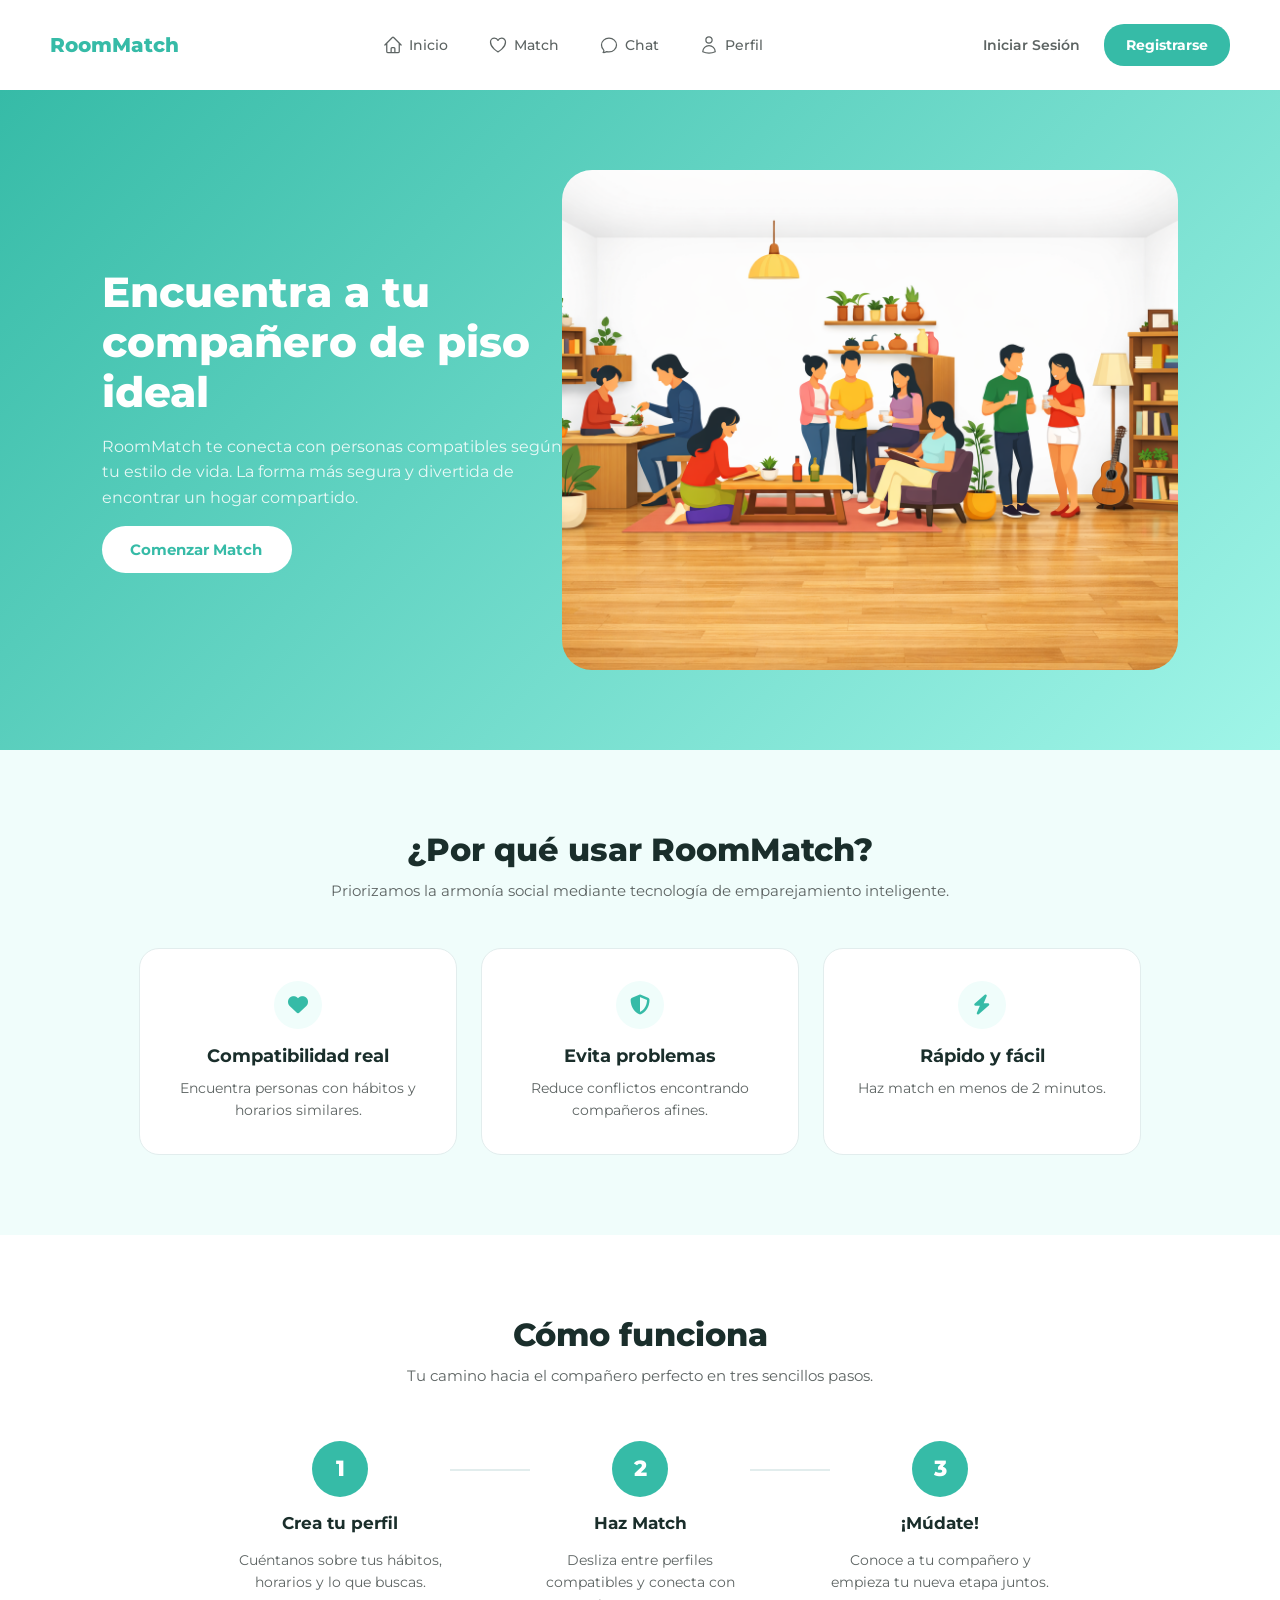
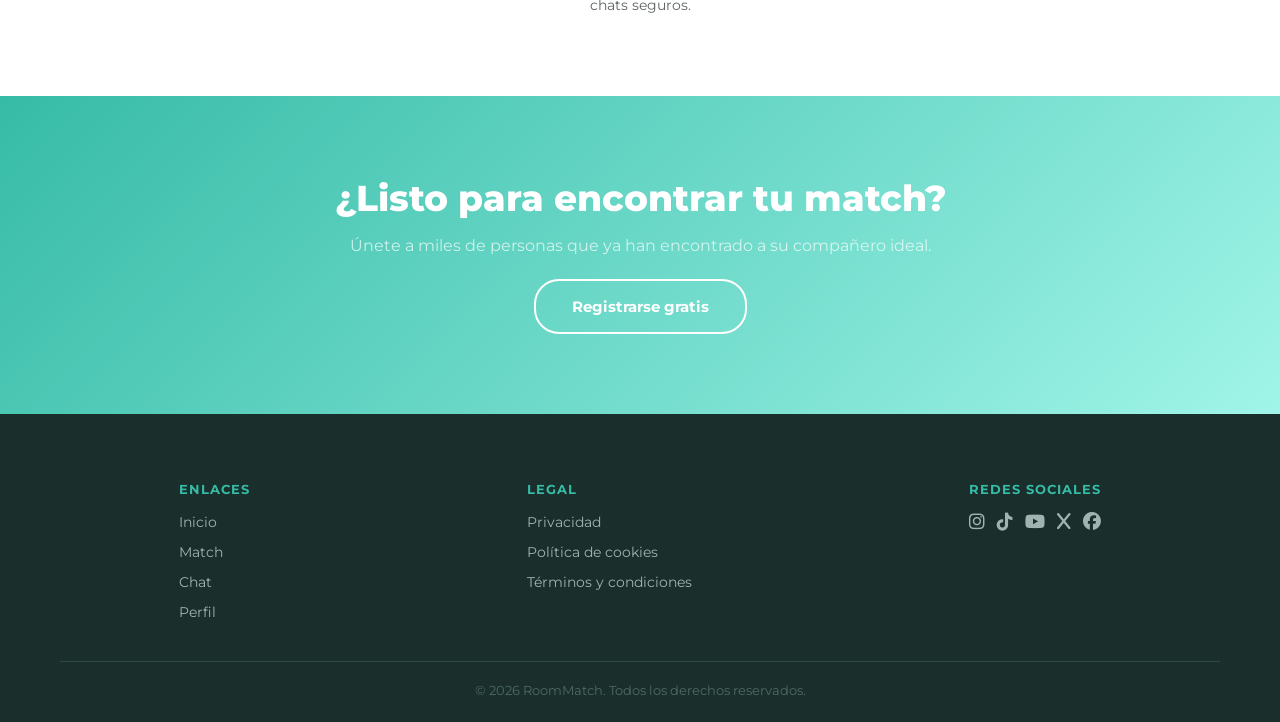
==== index.html @ a9ab8005 "logo" ====
<!doctype html>
<html lang="es">
  <head>
    <meta charset="UTF-8" />
    <meta name="viewport" content="width=device-width, initial-scale=1.0" />
    <title>RoomMatch</title>
    <link rel="icon" sizes="64x64" href="img/assets/logo-roommatch.png" />
    <link rel="stylesheet" href="./css/index.css" />
    <link rel="stylesheet" href="./css/layout.css" />
    <link rel="preconnect" href="https://fonts.googleapis.com" />
    <link rel="preconnect" href="https://fonts.gstatic.com" crossorigin />
    <link
      href="https://fonts.googleapis.com/css2?family=Montserrat:ital,wght@0,100..900;1,100..900&display=swap"
      rel="stylesheet"
    />
    <link
      rel="stylesheet"
      href="https://cdnjs.cloudflare.com/ajax/libs/font-awesome/6.5.0/css/all.min.css"
    />
  </head>

  <body>
    <header>
      <div class="logo">
        <a href="index.html">RoomMatch</a>
      </div>

      <nav class="nav">
        <a href="index.html">
          <svg
            xmlns="http://www.w3.org/2000/svg"
            fill="none"
            viewBox="0 0 24 24"
            stroke-width="1.5"
            stroke="currentColor"
            class="icon"
          >
            <path
              stroke-linecap="round"
              stroke-linejoin="round"
              d="m2.25 12 8.954-8.955c.44-.439 1.152-.439 1.591 0L21.75 12M4.5 9.75v10.125c0 .621.504 1.125 1.125 1.125H9.75v-4.875c0-.621.504-1.125 1.125-1.125h2.25c.621 0 1.125.504 1.125 1.125V21h4.125c.621 0 1.125-.504 1.125-1.125V9.75M8.25 21h8.25"
            />
          </svg>
          Inicio
        </a>

        <a href="match.html">
          <svg
            xmlns="http://www.w3.org/2000/svg"
            fill="none"
            viewBox="0 0 24 24"
            stroke-width="1.5"
            stroke="currentColor"
            class="icon"
          >
            <path
              stroke-linecap="round"
              stroke-linejoin="round"
              d="M21 8.25c0-2.485-2.099-4.5-4.688-4.5-1.935 0-3.597 1.126-4.312 2.733-.715-1.607-2.377-2.733-4.313-2.733C5.1 3.75 3 5.765 3 8.25c0 7.22 9 12 9 12s9-4.78 9-12Z"
            />
          </svg>
          Match
        </a>

        <a href="chat.html">
          <svg
            xmlns="http://www.w3.org/2000/svg"
            fill="none"
            viewBox="0 0 24 24"
            stroke-width="1.5"
            stroke="currentColor"
            class="icon"
          >
            <path
              stroke-linecap="round"
              stroke-linejoin="round"
              d="M12 20.25c4.97 0 9-3.694 9-8.25s-4.03-8.25-9-8.25S3 7.444 3 12c0 2.104.859 4.023 2.273 5.48.432.447.74 1.04.586 1.641a4.483 4.483 0 0 1-.923 1.785A5.969 5.969 0 0 0 6 21c1.282 0 2.47-.402 3.445-1.087.81.22 1.668.337 2.555.337Z"
            />
          </svg>
          Chat
        </a>

        <a href="perfil.html">
          <svg
            xmlns="http://www.w3.org/2000/svg"
            fill="none"
            viewBox="0 0 24 24"
            stroke-width="1.5"
            stroke="currentColor"
            class="icon"
          >
            <path
              stroke-linecap="round"
              stroke-linejoin="round"
              d="M15.75 6a3.75 3.75 0 1 1-7.5 0 3.75 3.75 0 0 1 7.5 0ZM4.501 20.118a7.5 7.5 0 0 1 14.998 0A17.933 17.933 0 0 1 12 21.75c-2.676 0-5.216-.584-7.499-1.632Z"
            />
          </svg>
          Perfil
        </a>
      </nav>

      <div class="header-botones">
        <a href="login.html" class="btn-login">Iniciar Sesión</a>
        <a href="register.html" class="btn-registro">Registrarse</a>
      </div>
    </header>

    <main>
      <section class="seccion-principal">
        <div class="texto-principal">
          <h1>Encuentra a tu compañero de piso ideal</h1>
          <p>
            RoomMatch te conecta con personas compatibles según tu estilo de
            vida. La forma más segura y divertida de encontrar un hogar
            compartido.
          </p>
          <a href="match.html" class="boton-principal">Comenzar Match</a>
        </div>
        <div class="imagen-principal">
          <img src="img/assets/asset-index.png" alt="compañeros" />
        </div>
      </section>

      <section class="seccion-beneficios">
        <h2>¿Por qué usar RoomMatch?</h2>
        <p class="beneficios-sub">
          Priorizamos la armonía social mediante tecnología de emparejamiento
          inteligente.
        </p>
        <div class="lista-beneficios">
          <div class="beneficio">
            <div class="beneficio-icono"><i class="fa-solid fa-heart"></i></div>
            <h3>Compatibilidad real</h3>
            <p>Encuentra personas con hábitos y horarios similares.</p>
          </div>
          <div class="beneficio">
            <div class="beneficio-icono">
              <i class="fa-solid fa-shield-halved"></i>
            </div>
            <h3>Evita problemas</h3>
            <p>Reduce conflictos encontrando compañeros afines.</p>
          </div>
          <div class="beneficio">
            <div class="beneficio-icono"><i class="fa-solid fa-bolt"></i></div>
            <h3>Rápido y fácil</h3>
            <p>Haz match en menos de 2 minutos.</p>
          </div>
        </div>
      </section>

      <section class="seccion-pasos">
        <h2>Cómo funciona</h2>
        <p class="pasos-sub">
          Tu camino hacia el compañero perfecto en tres sencillos pasos.
        </p>
        <div class="lista-pasos">
          <div class="paso">
            <div class="paso-num">1</div>
            <h3>Crea tu perfil</h3>
            <p>Cuéntanos sobre tus hábitos, horarios y lo que buscas.</p>
          </div>
          <div class="paso-linea"></div>
          <div class="paso">
            <div class="paso-num">2</div>
            <h3>Haz Match</h3>
            <p>
              Desliza entre perfiles compatibles y conecta con chats seguros.
            </p>
          </div>
          <div class="paso-linea"></div>
          <div class="paso">
            <div class="paso-num">3</div>
            <h3>¡Múdate!</h3>
            <p>Conoce a tu compañero y empieza tu nueva etapa juntos.</p>
          </div>
        </div>
      </section>

      <section class="seccion-cta">
        <h2>¿Listo para encontrar tu match?</h2>
        <p>
          Únete a miles de personas que ya han encontrado a su compañero ideal.
        </p>
        <a href="login.html" class="boton-cta">Registrarse gratis</a>
      </section>
    </main>

    <footer class="footer">
      <div class="footer-contenido">
        <div class="footer-columna">
          <h4>Enlaces</h4>
          <a href="index.html">Inicio</a>
          <a href="match.html">Match</a>
          <a href="chat.html">Chat</a>
          <a href="perfil.html">Perfil</a>
        </div>

        <div class="footer-columna">
          <h4>Legal</h4>
          <a href="">Privacidad</a>
          <a href="">Política de cookies</a>
          <a href="">Términos y condiciones</a>
        </div>

        <div class="footer-columna">
          <h4>Redes sociales</h4>
          <div class="redes-sociales">
            <a href="https://www.instagram.com/?hl=es" target="_blank"
              ><i class="fa-brands fa-instagram"></i
            ></a>
            <a
              href="https://www.tiktok.com/login?lang=es-419&redirect_url=https%3A%2F%2Fwww.tiktok.com%2Fupload%3Flang%3Des"
              target="_blank"
              ><i class="fa-brands fa-tiktok"></i
            ></a>
            <a
              href="https://www.youtube.com/?app=desktop&hl=es&ie=ca&tab=i1&gl=ES"
              target="_blank"
              ><i class="fa-brands fa-youtube"></i
            ></a>
            <a href="https://x.com/?lang=es" target="_blank"
              ><i class="fa-brands fa-x"></i
            ></a>
            <a
              href="https://www.facebook.com/login/?next=https%3A%2F%2Fwww.facebook.com%2F%3Flocale%3Des_ES"
              target="_blank"
              ><i class="fa-brands fa-facebook"></i
            ></a>
          </div>
        </div>
      </div>

      <div class="footer-copy">
        <p>© 2026 RoomMatch. Todos los derechos reservados.</p>
      </div>
    </footer>
  </body>
</html>
---- css/index.css ----
/* -------------------- */
/*         MAIN         */
/* -------------------- */

main {
  display: flex;
  flex-direction: column;
  gap: 0;
  padding-bottom: 0;
}

/* ------------------------ */
/*     SECCIÓN PRINCIPAL    */
/* ------------------------ */

.seccion-principal {
  display: flex;
  justify-content: space-evenly;
  align-items: center;
  padding: 80px 102px;
  background: linear-gradient(135deg, #36bba7 0%, #a0f5e8 100%);
}

.texto-principal {
  max-width: 460px;
  display: flex;
  flex-direction: column;
  gap: 16px;
}

.texto-principal h1 {
  font-size: 42px;
  font-weight: 800;
  margin: 0;
  color: #ffffff;
  line-height: 1.2;
}

.texto-principal p {
  font-size: 16px;
  margin: 0;
  color: rgba(255, 255, 255, 0.85);
  line-height: 1.6;
}

.boton-principal {
  width: 134px;
  padding: 14px 28px;
  background-color: #ffffff;
  color: #36bba7;
  font-weight: 700;
  border-radius: 25px;
  font-size: 15px;
}

.boton-principal:hover {
  background-color: #1a2e2b;
  color: #ffffff;
}

.imagen-principal {
  width: 800px;
  height: 500px;
}

.imagen-principal img {
  width: 100%;
  height: 100%;
  object-fit: cover;
  border-radius: 30px;
}

/* ------------------------ */
/*    SECCIÓN BENEFICIOS    */
/* ------------------------ */

.seccion-beneficios {
  text-align: center;
  padding: 80px 120px;
  background-color: #f0fdfb;
}

.seccion-beneficios h2 {
  font-size: 32px;
  font-weight: 800;
  margin: 0 0 12px;
  color: #1a2e2b;
}

.beneficios-sub {
  font-size: 15px;
  color: #5d6463;
  margin: 0 0 48px;
}

.lista-beneficios {
  display: flex;
  justify-content: center;
  gap: 24px;
}

.beneficio {
  background-color: #ffffff;
  padding: 32px 28px;
  width: 260px;
  border-radius: 20px;
  border: 1px solid #e2eded;
  transition:
    transform 0.25s ease,
    box-shadow 0.25s ease,
    border-color 0.25s ease;
}

.beneficio:hover {
  transform: translateY(-6px);
  box-shadow: 0 12px 36px rgba(54, 187, 167, 0.15);
  border-color: #a0f5e8;
}

.beneficio-icono {
  width: 48px;
  height: 48px;
  border-radius: 50%;
  background-color: #f0fdfb;
  display: flex;
  align-items: center;
  justify-content: center;
  margin: 0 auto 16px;
  font-size: 20px;
  color: #36bba7;
}

.beneficio h3 {
  margin: 0 0 10px;
  font-size: 18px;
  font-weight: 700;
  color: #1a2e2b;
}

.beneficio p {
  font-size: 14px;
  color: #5d6463;
  line-height: 1.6;
  margin: 0;
}

/* ------------------------ */
/*      SECCIÓN PASOS       */
/* ------------------------ */

.seccion-pasos {
  text-align: center;
  padding: 80px 120px;
  background-color: #ffffff;
}

.seccion-pasos h2 {
  font-size: 32px;
  font-weight: 800;
  margin: 0 0 12px;
  color: #1a2e2b;
}

.pasos-sub {
  font-size: 15px;
  color: #5d6463;
  margin: 0 0 56px;
}

.lista-pasos {
  display: flex;
  align-items: flex-start;
  justify-content: center;
  gap: 0;
}

.paso {
  display: flex;
  flex-direction: column;
  align-items: center;
  gap: 16px;
  width: 220px;
}

.paso-num {
  width: 56px;
  height: 56px;
  border-radius: 50%;
  background-color: #36bba7;
  color: white;
  font-size: 22px;
  font-weight: 800;
  display: flex;
  align-items: center;
  justify-content: center;
}

.paso h3 {
  font-size: 17px;
  font-weight: 700;
  color: #1a2e2b;
  margin: 0;
}

.paso p {
  font-size: 14px;
  color: #5d6463;
  line-height: 1.6;
  margin: 0;
}

.paso-linea {
  width: 80px;
  height: 2px;
  background-color: #e2eded;
  margin-bottom: 0;
  margin-top: 28px;
}

/* ------------------------ */
/*       SECCIÓN CTA        */
/* ------------------------ */

.seccion-cta {
  text-align: center;
  padding: 80px 120px;
  background: linear-gradient(135deg, #36bba7 0%, #a0f5e8 100%);
  display: flex;
  flex-direction: column;
  align-items: center;
  gap: 16px;
}

.seccion-cta h2 {
  font-size: 36px;
  font-weight: 800;
  color: #ffffff;
  margin: 0;
}

.seccion-cta p {
  font-size: 16px;
  color: rgba(255, 255, 255, 0.7);
  margin: 0;
}

.boton-cta {
  margin-top: 8px;
  display: inline-block;
  padding: 16px 36px;
  background-color: transparent;
  color: #ffffff;
  font-weight: 700;
  font-size: 15px;
  border-radius: 25px;
  border: 2px solid #ffffff;
  transition:
    background-color 0.25s ease,
    color 0.25s ease;
}

.boton-cta:hover {
  background-color: #ffffff;
  color: #1a2e2b;
}
---- css/layout.css ----
/*BODY GLOBAL*/

body {
  margin: 0;
  font-family: "Montserrat", sans-serif;
  background-color: #f0fdfb;
  color: #1a2e2b;
}

a {
  text-decoration: none;
  color: black;
}

.icon {
  width: 20px;
  height: 20px;
}

/*HEADER*/

header {
  display: flex;
  justify-content: space-between;
  align-items: center;
  height: 80px;
  padding: 5px 50px;
  background-color: #ffffff;
  top: 0;
}

.logo a {
  font-weight: 800;
  color: #36bba7;
  font-size: 20px;
}

/*NAV*/

.nav {
  display: flex;
  align-items: center;
  gap: 8px;
}

.nav a {
  display: flex;
  align-items: center;
  gap: 6px;
  padding: 8px 16px;
  border-radius: 30px;
  color: #5d6463;
  font-size: 14px;
  font-weight: 500;
  transition:
    background-color 0.25s ease,
    color 0.25s ease;
}

.nav a:hover {
  background-color: #f0fdfb;
  color: #36bba7;
}

/*BOTÓN*/

.header-botones {
  display: flex;
  align-items: center;
  gap: 8px;
}

.btn-login {
  font-family: "Montserrat", sans-serif;
  font-weight: 600;
  font-size: 14px;
  color: #5d6463;
  padding: 10px 16px;
  border-radius: 20px;
}

.btn-registro {
  font-family: "Montserrat", sans-serif;
  font-weight: 700;
  font-size: 14px;
  color: white;
  background-color: #36bba7;
  padding: 12px 22px;
  border-radius: 20px;
}

/*FOOTER*/

.footer {
  background-color: #1a2e2b;
  padding: 50px 60px 24px 60px;
  margin-top: 0;
}

.footer-contenido {
  width: auto;
  margin: 0 auto;
  display: flex;
  justify-content: space-around;
  flex-wrap: wrap;
  gap: 40px;
}

.footer-columna {
  display: flex;
  flex-direction: column;
  gap: 12px;
}

.footer-columna h4 {
  font-size: 13px;
  font-weight: 700;
  color: #36bba7;
  text-transform: uppercase;
  letter-spacing: 1px;
  margin-bottom: 4px;
}

.footer-columna a {
  color: #a0b3b0;
  font-size: 14px;
  transition: color 0.25s ease;
}

.redes-sociales {
  display: flex;
  gap: 12px;
}

.footer-columna i {
  font-size: 18px;
  color: #a0b3b0;
}

.footer-copy {
  text-align: center;
  margin-top: 40px;
  padding-top: 20px;
  border-top: 1px solid #2e4a45;
}

.footer-copy p {
  font-size: 13px;
  color: #4d6b66;
  margin: 0;
}
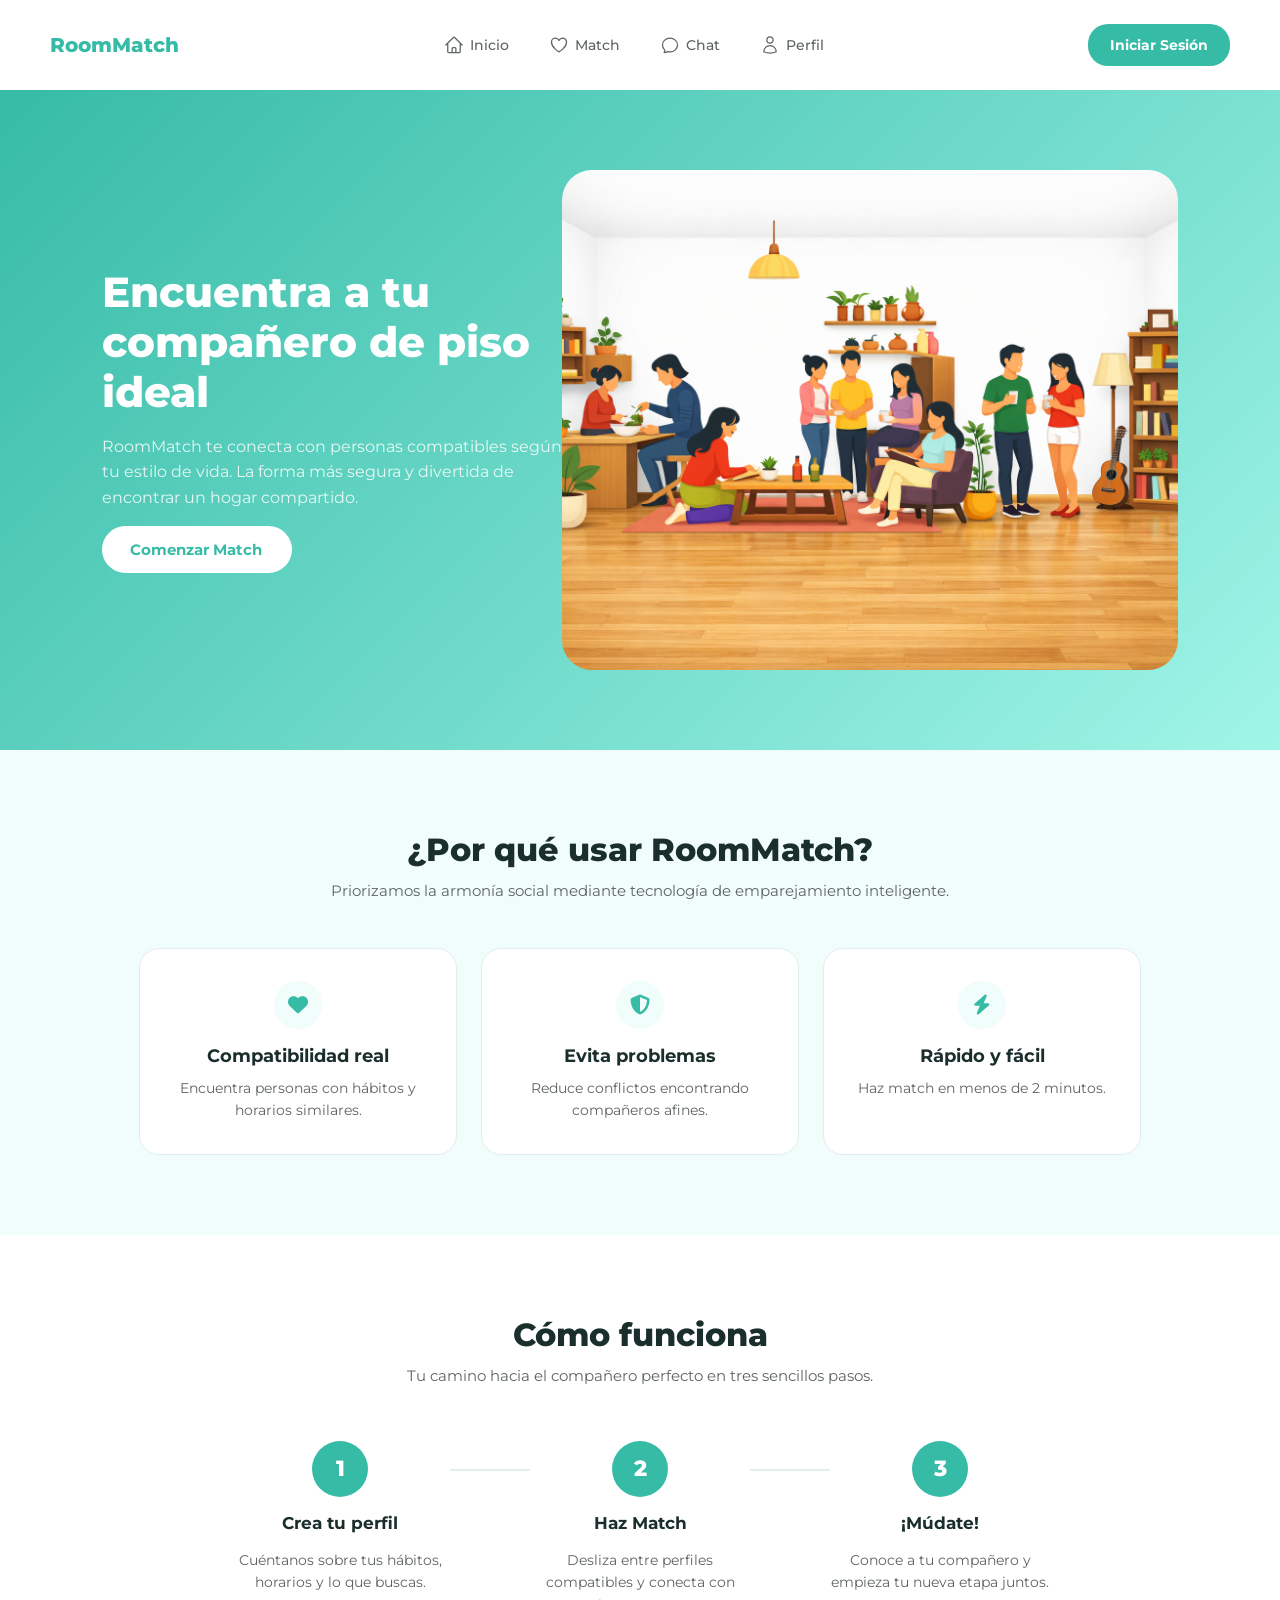
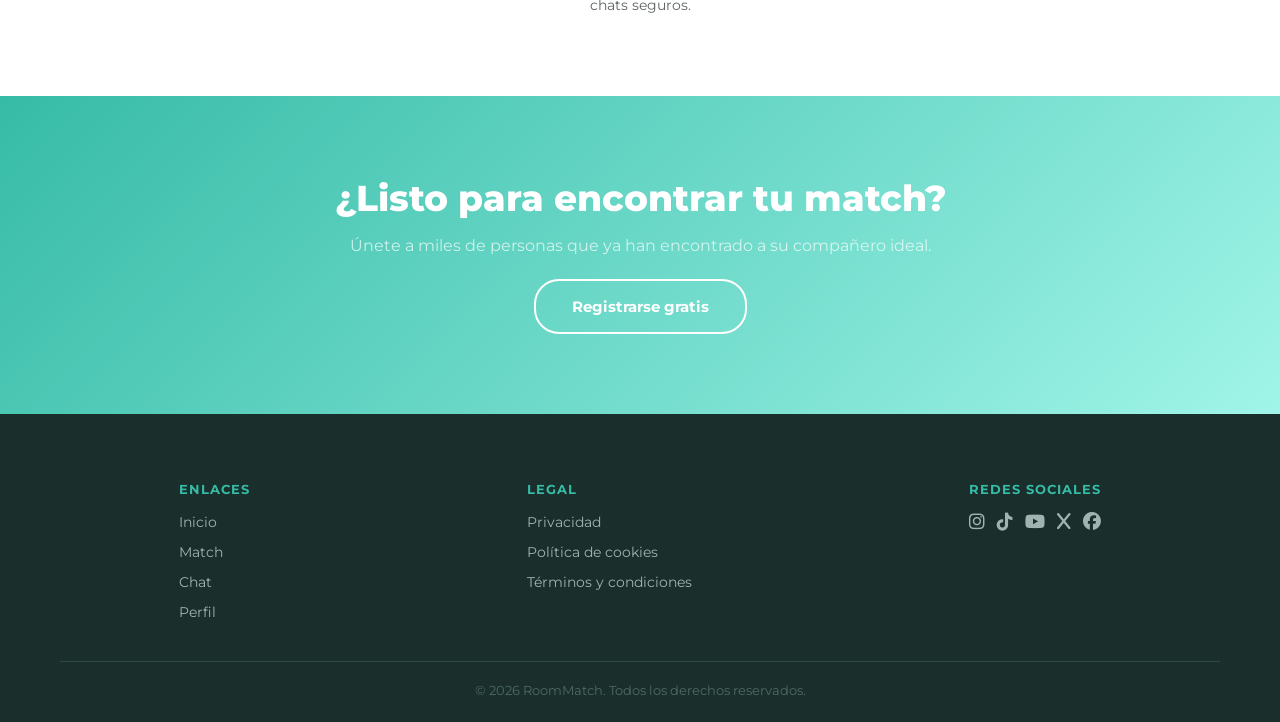
==== commit 51ee0153: "aa" ====
--- a/index.html
+++ b/index.html
@@ -99,137 +99,135 @@
         </a>
       </nav>
 
-      <div class="header-botones">
+      <div class="header-actions">
         <a href="login.html" class="btn-login">Iniciar Sesión</a>
-        <a href="register.html" class="btn-registro">Registrarse</a>
       </div>
     </header>
 
     <main>
-      <section class="seccion-principal">
-        <div class="texto-principal">
+      <!-- HERO -->
+      <section class="hero">
+        <div class="hero-text">
           <h1>Encuentra a tu compañero de piso ideal</h1>
           <p>
             RoomMatch te conecta con personas compatibles según tu estilo de
             vida. La forma más segura y divertida de encontrar un hogar
             compartido.
           </p>
-          <a href="match.html" class="boton-principal">Comenzar Match</a>
-        </div>
-        <div class="imagen-principal">
-          <img src="img/assets/asset-index.png" alt="compañeros" />
-        </div>
-      </section>
-
-      <section class="seccion-beneficios">
+          <a href="match.html" class="btn-primary">Comenzar Match</a>
+        </div>
+        <div class="hero-img">
+          <img src="img/assets/asset-index.png" alt="compañeros de piso" />
+        </div>
+      </section>
+
+      <!-- BENEFICIOS -->
+      <section class="benefits">
         <h2>¿Por qué usar RoomMatch?</h2>
-        <p class="beneficios-sub">
+        <p class="benefits-subtitle">
           Priorizamos la armonía social mediante tecnología de emparejamiento
           inteligente.
         </p>
-        <div class="lista-beneficios">
-          <div class="beneficio">
-            <div class="beneficio-icono"><i class="fa-solid fa-heart"></i></div>
+        <div class="benefits-list">
+          <div class="card-benefit">
+            <div class="card-benefit-icon">
+              <i class="fa-solid fa-heart"></i>
+            </div>
             <h3>Compatibilidad real</h3>
             <p>Encuentra personas con hábitos y horarios similares.</p>
           </div>
-          <div class="beneficio">
-            <div class="beneficio-icono">
+          <div class="card-benefit">
+            <div class="card-benefit-icon">
               <i class="fa-solid fa-shield-halved"></i>
             </div>
             <h3>Evita problemas</h3>
             <p>Reduce conflictos encontrando compañeros afines.</p>
           </div>
-          <div class="beneficio">
-            <div class="beneficio-icono"><i class="fa-solid fa-bolt"></i></div>
+          <div class="card-benefit">
+            <div class="card-benefit-icon">
+              <i class="fa-solid fa-bolt"></i>
+            </div>
             <h3>Rápido y fácil</h3>
             <p>Haz match en menos de 2 minutos.</p>
           </div>
         </div>
       </section>
 
-      <section class="seccion-pasos">
+      <!-- PASOS -->
+      <section class="steps">
         <h2>Cómo funciona</h2>
-        <p class="pasos-sub">
+        <p class="steps-subtitle">
           Tu camino hacia el compañero perfecto en tres sencillos pasos.
         </p>
-        <div class="lista-pasos">
-          <div class="paso">
-            <div class="paso-num">1</div>
+        <div class="steps-list">
+          <div class="step">
+            <div class="step-num">1</div>
             <h3>Crea tu perfil</h3>
             <p>Cuéntanos sobre tus hábitos, horarios y lo que buscas.</p>
           </div>
-          <div class="paso-linea"></div>
-          <div class="paso">
-            <div class="paso-num">2</div>
+          <div class="step-divider"></div>
+          <div class="step">
+            <div class="step-num">2</div>
             <h3>Haz Match</h3>
             <p>
               Desliza entre perfiles compatibles y conecta con chats seguros.
             </p>
           </div>
-          <div class="paso-linea"></div>
-          <div class="paso">
-            <div class="paso-num">3</div>
+          <div class="step-divider"></div>
+          <div class="step">
+            <div class="step-num">3</div>
             <h3>¡Múdate!</h3>
             <p>Conoce a tu compañero y empieza tu nueva etapa juntos.</p>
           </div>
         </div>
       </section>
 
-      <section class="seccion-cta">
+      <!-- CTA -->
+      <section class="cta">
         <h2>¿Listo para encontrar tu match?</h2>
         <p>
           Únete a miles de personas que ya han encontrado a su compañero ideal.
         </p>
-        <a href="login.html" class="boton-cta">Registrarse gratis</a>
+        <a href="login.html" class="btn-cta">Registrarse gratis</a>
       </section>
     </main>
 
     <footer class="footer">
-      <div class="footer-contenido">
-        <div class="footer-columna">
+      <div class="footer-content">
+        <div class="footer-col">
           <h4>Enlaces</h4>
           <a href="index.html">Inicio</a>
           <a href="match.html">Match</a>
           <a href="chat.html">Chat</a>
           <a href="perfil.html">Perfil</a>
         </div>
-
-        <div class="footer-columna">
+        <div class="footer-col">
           <h4>Legal</h4>
           <a href="">Privacidad</a>
           <a href="">Política de cookies</a>
           <a href="">Términos y condiciones</a>
         </div>
-
-        <div class="footer-columna">
+        <div class="footer-col">
           <h4>Redes sociales</h4>
-          <div class="redes-sociales">
+          <div class="footer-social">
             <a href="https://www.instagram.com/?hl=es" target="_blank"
               ><i class="fa-brands fa-instagram"></i
             ></a>
-            <a
-              href="https://www.tiktok.com/login?lang=es-419&redirect_url=https%3A%2F%2Fwww.tiktok.com%2Fupload%3Flang%3Des"
-              target="_blank"
+            <a href="https://www.tiktok.com/login" target="_blank"
               ><i class="fa-brands fa-tiktok"></i
             ></a>
-            <a
-              href="https://www.youtube.com/?app=desktop&hl=es&ie=ca&tab=i1&gl=ES"
-              target="_blank"
+            <a href="https://www.youtube.com/" target="_blank"
               ><i class="fa-brands fa-youtube"></i
             ></a>
             <a href="https://x.com/?lang=es" target="_blank"
               ><i class="fa-brands fa-x"></i
             ></a>
-            <a
-              href="https://www.facebook.com/login/?next=https%3A%2F%2Fwww.facebook.com%2F%3Flocale%3Des_ES"
-              target="_blank"
+            <a href="https://www.facebook.com/" target="_blank"
               ><i class="fa-brands fa-facebook"></i
             ></a>
           </div>
         </div>
       </div>
-
       <div class="footer-copy">
         <p>© 2026 RoomMatch. Todos los derechos reservados.</p>
       </div>
--- a/css/index.css
+++ b/css/index.css
@@ -9,11 +9,11 @@
   padding-bottom: 0;
 }
 
-/* ------------------------ */
-/*     SECCIÓN PRINCIPAL    */
-/* ------------------------ */
-
-.seccion-principal {
+/* -------------------- */
+/*        HERO          */
+/* -------------------- */
+
+.hero {
   display: flex;
   justify-content: space-evenly;
   align-items: center;
@@ -21,14 +21,14 @@
   background: linear-gradient(135deg, #36bba7 0%, #a0f5e8 100%);
 }
 
-.texto-principal {
+.hero-text {
   max-width: 460px;
   display: flex;
   flex-direction: column;
   gap: 16px;
 }
 
-.texto-principal h1 {
+.hero-text h1 {
   font-size: 42px;
   font-weight: 800;
   margin: 0;
@@ -36,70 +36,74 @@
   line-height: 1.2;
 }
 
-.texto-principal p {
+.hero-text p {
   font-size: 16px;
   margin: 0;
   color: rgba(255, 255, 255, 0.85);
   line-height: 1.6;
 }
 
-.boton-principal {
-  width: 134px;
-  padding: 14px 28px;
-  background-color: #ffffff;
-  color: #36bba7;
-  font-weight: 700;
-  border-radius: 25px;
-  font-size: 15px;
-}
-
-.boton-principal:hover {
-  background-color: #1a2e2b;
-  color: #ffffff;
-}
-
-.imagen-principal {
+.hero-img {
   width: 800px;
   height: 500px;
 }
 
-.imagen-principal img {
+.hero-img img {
   width: 100%;
   height: 100%;
   object-fit: cover;
   border-radius: 30px;
 }
 
-/* ------------------------ */
-/*    SECCIÓN BENEFICIOS    */
-/* ------------------------ */
-
-.seccion-beneficios {
+/* -------------------- */
+/*     BTN PRIMARY      */
+/* -------------------- */
+
+.btn-primary {
+  width: 134px;
+  padding: 14px 28px;
+  background-color: #ffffff;
+  color: #36bba7;
+  font-weight: 700;
+  border-radius: 25px;
+  font-size: 15px;
+}
+
+.btn-primary:hover {
+  background-color: #1a2e2b;
+  color: #ffffff;
+}
+
+/* -------------------- */
+/*      BENEFITS        */
+/* -------------------- */
+
+.benefits {
   text-align: center;
   padding: 80px 120px;
   background-color: #f0fdfb;
 }
 
-.seccion-beneficios h2 {
+.benefits h2 {
   font-size: 32px;
   font-weight: 800;
   margin: 0 0 12px;
   color: #1a2e2b;
 }
 
-.beneficios-sub {
+.benefits-subtitle {
   font-size: 15px;
   color: #5d6463;
   margin: 0 0 48px;
 }
 
-.lista-beneficios {
+.benefits-list {
   display: flex;
   justify-content: center;
   gap: 24px;
 }
 
-.beneficio {
+.card-benefit {
   background-color: #ffffff;
   padding: 32px 28px;
   width: 260px;
@@ -111,13 +115,13 @@
     border-color 0.25s ease;
 }
 
-.beneficio:hover {
+.card-benefit:hover {
   transform: translateY(-6px);
   box-shadow: 0 12px 36px rgba(54, 187, 167, 0.15);
   border-color: #a0f5e8;
 }
 
-.beneficio-icono {
+.card-benefit-icon {
   width: 48px;
   height: 48px;
   border-radius: 50%;
@@ -130,51 +134,51 @@
   color: #36bba7;
 }
 
-.beneficio h3 {
+.card-benefit h3 {
   margin: 0 0 10px;
   font-size: 18px;
   font-weight: 700;
   color: #1a2e2b;
 }
 
-.beneficio p {
+.card-benefit p {
   font-size: 14px;
   color: #5d6463;
   line-height: 1.6;
   margin: 0;
 }
 
-/* ------------------------ */
-/*      SECCIÓN PASOS       */
-/* ------------------------ */
-
-.seccion-pasos {
+/* -------------------- */
+/*        STEPS         */
+/* -------------------- */
+
+.steps {
   text-align: center;
   padding: 80px 120px;
   background-color: #ffffff;
 }
 
-.seccion-pasos h2 {
+.steps h2 {
   font-size: 32px;
   font-weight: 800;
   margin: 0 0 12px;
   color: #1a2e2b;
 }
 
-.pasos-sub {
+.steps-subtitle {
   font-size: 15px;
   color: #5d6463;
   margin: 0 0 56px;
 }
 
-.lista-pasos {
+.steps-list {
   display: flex;
   align-items: flex-start;
   justify-content: center;
   gap: 0;
 }
 
-.paso {
+.step {
   display: flex;
   flex-direction: column;
   align-items: center;
@@ -182,7 +186,7 @@
   width: 220px;
 }
 
-.paso-num {
+.step-num {
   width: 56px;
   height: 56px;
   border-radius: 50%;
@@ -195,33 +199,32 @@
   justify-content: center;
 }
 
-.paso h3 {
+.step h3 {
   font-size: 17px;
   font-weight: 700;
   color: #1a2e2b;
   margin: 0;
 }
 
-.paso p {
+.step p {
   font-size: 14px;
   color: #5d6463;
   line-height: 1.6;
   margin: 0;
 }
 
-.paso-linea {
+.step-divider {
   width: 80px;
   height: 2px;
   background-color: #e2eded;
-  margin-bottom: 0;
   margin-top: 28px;
 }
 
-/* ------------------------ */
-/*       SECCIÓN CTA        */
-/* ------------------------ */
-
-.seccion-cta {
+/* -------------------- */
+/*         CTA          */
+/* -------------------- */
+
+.cta {
   text-align: center;
   padding: 80px 120px;
   background: linear-gradient(135deg, #36bba7 0%, #a0f5e8 100%);
@@ -231,20 +234,20 @@
   gap: 16px;
 }
 
-.seccion-cta h2 {
+.cta h2 {
   font-size: 36px;
   font-weight: 800;
   color: #ffffff;
   margin: 0;
 }
 
-.seccion-cta p {
+.cta p {
   font-size: 16px;
   color: rgba(255, 255, 255, 0.7);
   margin: 0;
 }
 
-.boton-cta {
+.btn-cta {
   margin-top: 8px;
   display: inline-block;
   padding: 16px 36px;
@@ -259,7 +262,7 @@
     color 0.25s ease;
 }
 
-.boton-cta:hover {
-  background-color: #ffffff;
-  color: #1a2e2b;
-}
+.btn-cta:hover {
+  background-color: #ffffff;
+  color: #1a2e2b;
+}
--- a/css/layout.css
+++ b/css/layout.css
@@ -1,4 +1,6 @@
-/*BODY GLOBAL*/
+/* -------------------- */
+/*     GLOBAL BODY      */
+/* -------------------- */
 
 body {
   margin: 0;
@@ -17,7 +19,9 @@
   height: 20px;
 }
 
-/*HEADER*/
+/* -------------------- */
+/*       HEADER         */
+/* -------------------- */
 
 header {
   display: flex;
@@ -35,7 +39,9 @@
   font-size: 20px;
 }
 
-/*NAV*/
+/* -------------------- */
+/*         NAV          */
+/* -------------------- */
 
 .nav {
   display: flex;
@@ -62,24 +68,17 @@
   color: #36bba7;
 }
 
-/*BOTÓN*/
+/* -------------------- */
+/*    HEADER BUTTONS    */
+/* -------------------- */
 
-.header-botones {
+.header-actions {
   display: flex;
   align-items: center;
   gap: 8px;
 }
 
 .btn-login {
-  font-family: "Montserrat", sans-serif;
-  font-weight: 600;
-  font-size: 14px;
-  color: #5d6463;
-  padding: 10px 16px;
-  border-radius: 20px;
-}
-
-.btn-registro {
   font-family: "Montserrat", sans-serif;
   font-weight: 700;
   font-size: 14px;
@@ -89,7 +88,9 @@
   border-radius: 20px;
 }
 
-/*FOOTER*/
+/* -------------------- */
+/*       FOOTER         */
+/* -------------------- */
 
 .footer {
   background-color: #1a2e2b;
@@ -97,7 +98,7 @@
   margin-top: 0;
 }
 
-.footer-contenido {
+.footer-content {
   width: auto;
   margin: 0 auto;
   display: flex;
@@ -106,13 +107,13 @@
   gap: 40px;
 }
 
-.footer-columna {
+.footer-col {
   display: flex;
   flex-direction: column;
   gap: 12px;
 }
 
-.footer-columna h4 {
+.footer-col h4 {
   font-size: 13px;
   font-weight: 700;
   color: #36bba7;
@@ -121,18 +122,18 @@
   margin-bottom: 4px;
 }
 
-.footer-columna a {
+.footer-col a {
   color: #a0b3b0;
   font-size: 14px;
   transition: color 0.25s ease;
 }
 
-.redes-sociales {
+.footer-social {
   display: flex;
   gap: 12px;
 }
 
-.footer-columna i {
+.footer-col i {
   font-size: 18px;
   color: #a0b3b0;
 }
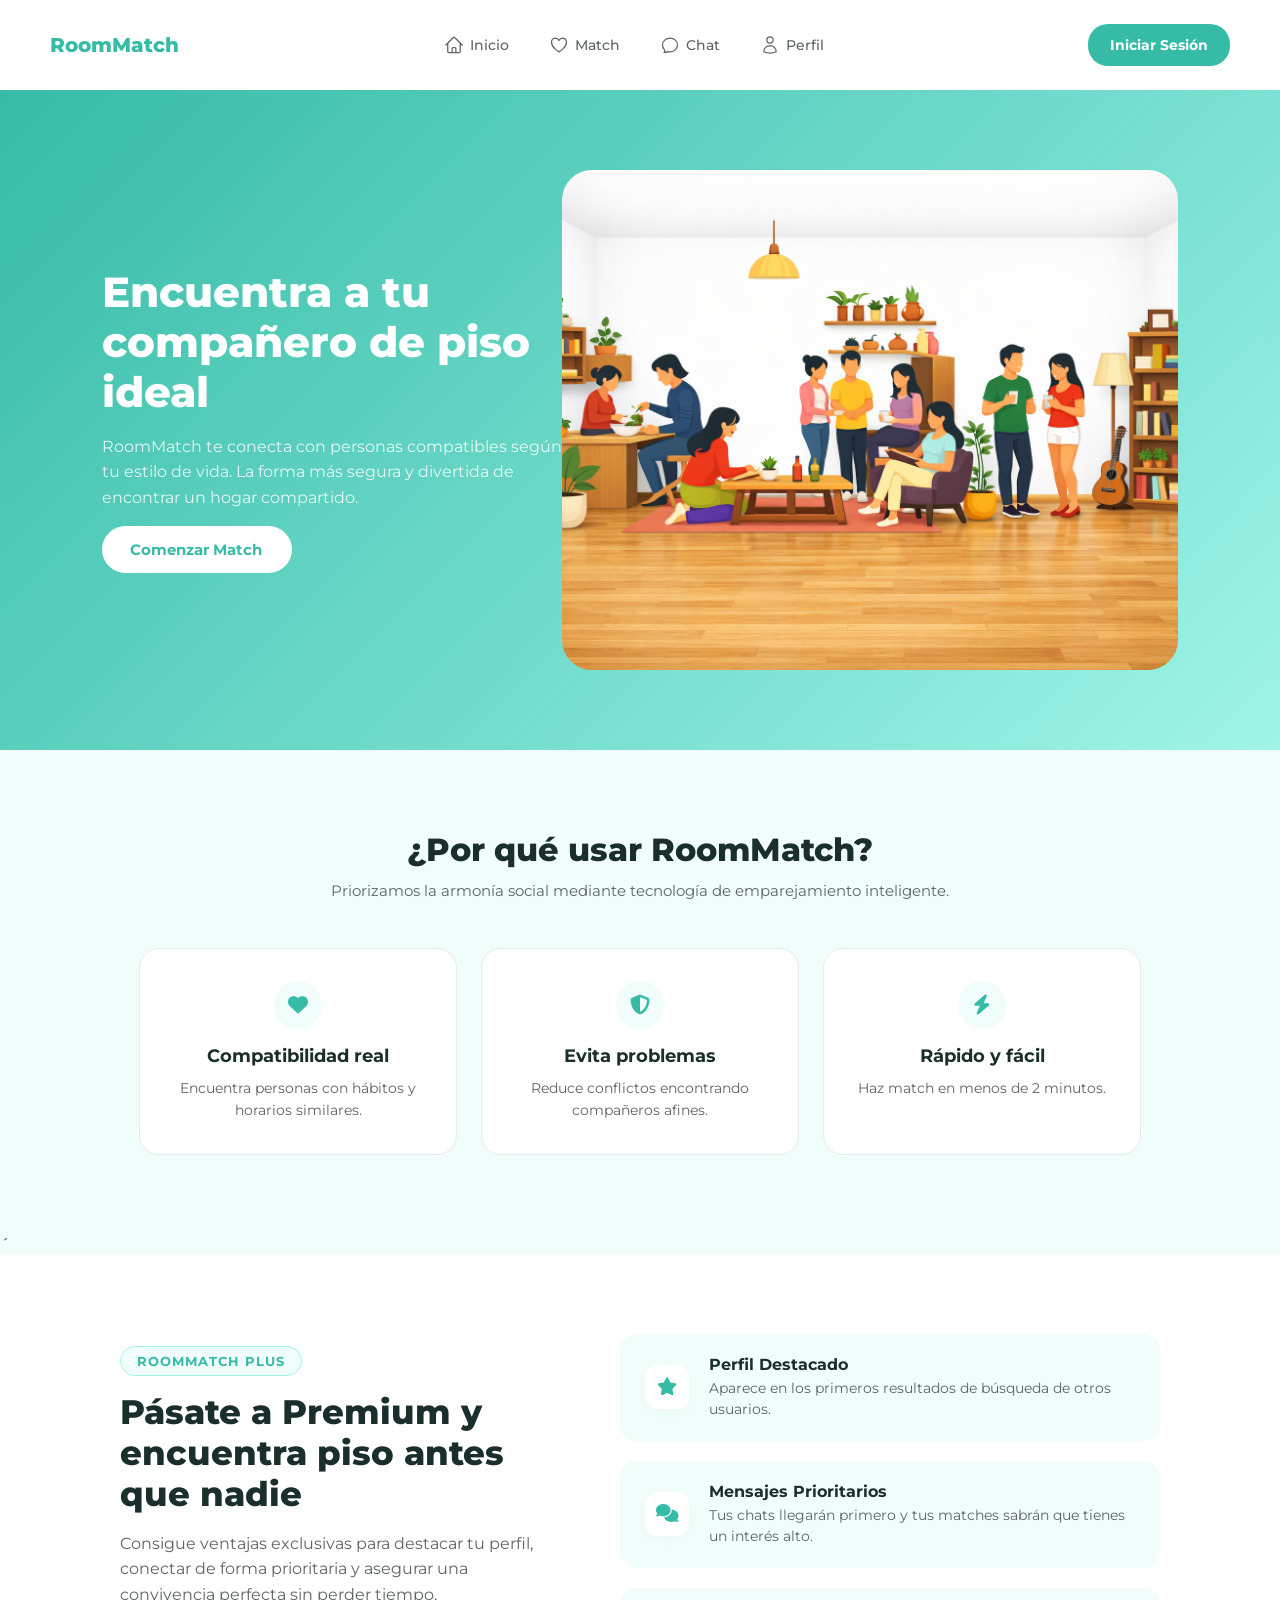
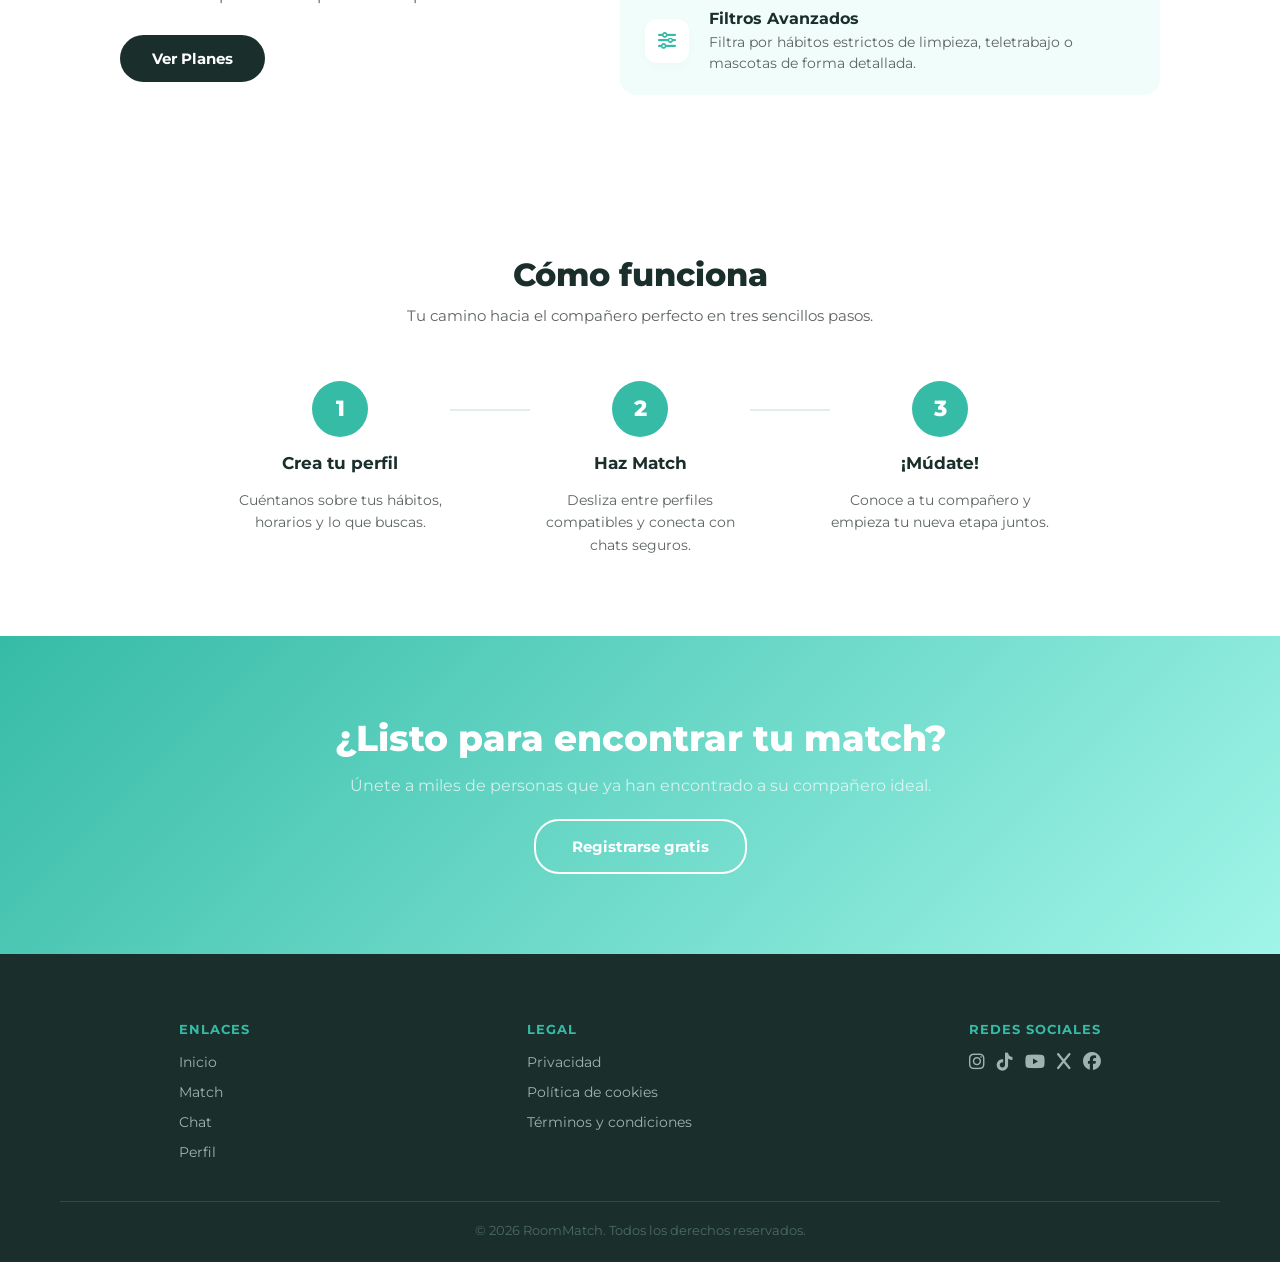
==== commit 972d2c81: "AAA" ====
--- a/index.html
+++ b/index.html
@@ -105,46 +105,46 @@
     </header>
 
     <main>
-      <!-- HERO -->
-      <section class="hero">
-        <div class="hero-text">
+      <!-- PORTADA -->
+      <section class="portada">
+        <div class="portada-texto">
           <h1>Encuentra a tu compañero de piso ideal</h1>
           <p>
             RoomMatch te conecta con personas compatibles según tu estilo de
             vida. La forma más segura y divertida de encontrar un hogar
             compartido.
           </p>
-          <a href="match.html" class="btn-primary">Comenzar Match</a>
-        </div>
-        <div class="hero-img">
+          <a href="match.html" class="btn-principal">Comenzar Match</a>
+        </div>
+        <div class="portada-imagen">
           <img src="img/assets/asset-index.png" alt="compañeros de piso" />
         </div>
       </section>
 
       <!-- BENEFICIOS -->
-      <section class="benefits">
+      <section class="beneficios">
         <h2>¿Por qué usar RoomMatch?</h2>
-        <p class="benefits-subtitle">
+        <p class="beneficios-subtitulo">
           Priorizamos la armonía social mediante tecnología de emparejamiento
           inteligente.
         </p>
-        <div class="benefits-list">
-          <div class="card-benefit">
-            <div class="card-benefit-icon">
+        <div class="lista-beneficios">
+          <div class="tarjeta-beneficio">
+            <div class="tarjeta-beneficio-icono">
               <i class="fa-solid fa-heart"></i>
             </div>
             <h3>Compatibilidad real</h3>
             <p>Encuentra personas con hábitos y horarios similares.</p>
           </div>
-          <div class="card-benefit">
-            <div class="card-benefit-icon">
+          <div class="tarjeta-beneficio">
+            <div class="tarjeta-beneficio-icono">
               <i class="fa-solid fa-shield-halved"></i>
             </div>
             <h3>Evita problemas</h3>
             <p>Reduce conflictos encontrando compañeros afines.</p>
           </div>
-          <div class="card-benefit">
-            <div class="card-benefit-icon">
+          <div class="tarjeta-beneficio">
+            <div class="tarjeta-beneficio-icono">
               <i class="fa-solid fa-bolt"></i>
             </div>
             <h3>Rápido y fácil</h3>
@@ -152,43 +152,98 @@
           </div>
         </div>
       </section>
-
+      ´
+      <section class="premium">
+        <div class="premium-contenedor">
+          <div class="premium-texto">
+            <span class="premium-etiqueta">RoomMatch Plus</span>
+            <h2>Pásate a Premium y encuentra piso antes que nadie</h2>
+            <p>
+              Consigue ventajas exclusivas para destacar tu perfil, conectar de
+              forma prioritaria y asegurar una convivencia perfecta sin perder
+              tiempo.
+            </p>
+            <a href="premium.html" class="btn-premium">Ver Planes</a>
+          </div>
+
+          <div class="premium-ventajas">
+            <div class="tarjeta-ventaja">
+              <div class="ventaja-icono">
+                <i class="fa-solid fa-star"></i>
+              </div>
+              <div class="ventaja-info">
+                <h3>Perfil Destacado</h3>
+                <p>
+                  Aparece en los primeros resultados de búsqueda de otros
+                  usuarios.
+                </p>
+              </div>
+            </div>
+            <!-- PREMIUM -->
+            <div class="tarjeta-ventaja">
+              <div class="ventaja-icono">
+                <i class="fa-solid fa-comments"></i>
+              </div>
+              <div class="ventaja-info">
+                <h3>Mensajes Prioritarios</h3>
+                <p>
+                  Tus chats llegarán primero y tus matches sabrán que tienes un
+                  interés alto.
+                </p>
+              </div>
+            </div>
+
+            <div class="tarjeta-ventaja">
+              <div class="ventaja-icono">
+                <i class="fa-solid fa-sliders"></i>
+              </div>
+              <div class="ventaja-info">
+                <h3>Filtros Avanzados</h3>
+                <p>
+                  Filtra por hábitos estrictos de limpieza, teletrabajo o
+                  mascotas de forma detallada.
+                </p>
+              </div>
+            </div>
+          </div>
+        </div>
+      </section>
       <!-- PASOS -->
-      <section class="steps">
+      <section class="pasos">
         <h2>Cómo funciona</h2>
-        <p class="steps-subtitle">
+        <p class="pasos-subtitulo">
           Tu camino hacia el compañero perfecto en tres sencillos pasos.
         </p>
-        <div class="steps-list">
-          <div class="step">
-            <div class="step-num">1</div>
+        <div class="lista-pasos">
+          <div class="paso">
+            <div class="paso-numero">1</div>
             <h3>Crea tu perfil</h3>
             <p>Cuéntanos sobre tus hábitos, horarios y lo que buscas.</p>
           </div>
-          <div class="step-divider"></div>
-          <div class="step">
-            <div class="step-num">2</div>
+          <div class="paso-divisor"></div>
+          <div class="paso">
+            <div class="paso-numero">2</div>
             <h3>Haz Match</h3>
             <p>
               Desliza entre perfiles compatibles y conecta con chats seguros.
             </p>
           </div>
-          <div class="step-divider"></div>
-          <div class="step">
-            <div class="step-num">3</div>
+          <div class="paso-divisor"></div>
+          <div class="paso">
+            <div class="paso-numero">3</div>
             <h3>¡Múdate!</h3>
             <p>Conoce a tu compañero y empieza tu nueva etapa juntos.</p>
           </div>
         </div>
       </section>
 
-      <!-- CTA -->
-      <section class="cta">
+      <!-- LLAMADA A ACCIÓN -->
+      <section class="llamada-accion">
         <h2>¿Listo para encontrar tu match?</h2>
         <p>
           Únete a miles de personas que ya han encontrado a su compañero ideal.
         </p>
-        <a href="login.html" class="btn-cta">Registrarse gratis</a>
+        <a href="login.html" class="btn-llamada-accion">Registrarse gratis</a>
       </section>
     </main>
 
--- a/css/index.css
+++ b/css/index.css
@@ -1,8 +1,8 @@
 /* -------------------- */
-/*         MAIN         */
-/* -------------------- */
-
-main {
+/*       PRINCIPAL      */
+/* -------------------- */
+
+principal {
   display: flex;
   flex-direction: column;
   gap: 0;
@@ -10,10 +10,10 @@
 }
 
 /* -------------------- */
-/*        HERO          */
-/* -------------------- */
-
-.hero {
+/*       PORTADA        */
+/* -------------------- */
+
+.portada {
   display: flex;
   justify-content: space-evenly;
   align-items: center;
@@ -21,14 +21,14 @@
   background: linear-gradient(135deg, #36bba7 0%, #a0f5e8 100%);
 }
 
-.hero-text {
+.portada-texto {
   max-width: 460px;
   display: flex;
   flex-direction: column;
   gap: 16px;
 }
 
-.hero-text h1 {
+.portada-texto h1 {
   font-size: 42px;
   font-weight: 800;
   margin: 0;
@@ -36,19 +36,19 @@
   line-height: 1.2;
 }
 
-.hero-text p {
+.portada-texto p {
   font-size: 16px;
   margin: 0;
   color: rgba(255, 255, 255, 0.85);
   line-height: 1.6;
 }
 
-.hero-img {
+.portada-imagen {
   width: 800px;
   height: 500px;
 }
 
-.hero-img img {
+.portada-imagen img {
   width: 100%;
   height: 100%;
   object-fit: cover;
@@ -56,10 +56,10 @@
 }
 
 /* -------------------- */
-/*     BTN PRIMARY      */
-/* -------------------- */
-
-.btn-primary {
+/*    BTN PRINCIPAL     */
+/* -------------------- */
+
+.btn-principal {
   width: 134px;
   padding: 14px 28px;
   background-color: #ffffff;
@@ -67,43 +67,46 @@
   font-weight: 700;
   border-radius: 25px;
   font-size: 15px;
-}
-
-.btn-primary:hover {
+  transition:
+    background-color 0.25s ease,
+    color 0.25s ease;
+}
+
+.btn-principal:hover {
   background-color: #1a2e2b;
   color: #ffffff;
 }
 
 /* -------------------- */
-/*      BENEFITS        */
-/* -------------------- */
-
-.benefits {
+/*      BENEFICIOS      */
+/* -------------------- */
+
+.beneficios {
   text-align: center;
   padding: 80px 120px;
   background-color: #f0fdfb;
 }
 
-.benefits h2 {
+.beneficios h2 {
   font-size: 32px;
   font-weight: 800;
   margin: 0 0 12px;
   color: #1a2e2b;
 }
 
-.benefits-subtitle {
+.beneficios-subtitulo {
   font-size: 15px;
   color: #5d6463;
   margin: 0 0 48px;
 }
 
-.benefits-list {
+.lista-beneficios {
   display: flex;
   justify-content: center;
   gap: 24px;
 }
 
-.card-benefit {
+.tarjeta-beneficio {
   background-color: #ffffff;
   padding: 32px 28px;
   width: 260px;
@@ -115,13 +118,13 @@
     border-color 0.25s ease;
 }
 
-.card-benefit:hover {
+.tarjeta-beneficio:hover {
   transform: translateY(-6px);
   box-shadow: 0 12px 36px rgba(54, 187, 167, 0.15);
   border-color: #a0f5e8;
 }
 
-.card-benefit-icon {
+.tarjeta-beneficio-icono {
   width: 48px;
   height: 48px;
   border-radius: 50%;
@@ -134,14 +137,14 @@
   color: #36bba7;
 }
 
-.card-benefit h3 {
+.tarjeta-beneficio h3 {
   margin: 0 0 10px;
   font-size: 18px;
   font-weight: 700;
   color: #1a2e2b;
 }
 
-.card-benefit p {
+.tarjeta-beneficio p {
   font-size: 14px;
   color: #5d6463;
   line-height: 1.6;
@@ -149,36 +152,170 @@
 }
 
 /* -------------------- */
-/*        STEPS         */
-/* -------------------- */
-
-.steps {
+/*   SECCUIÓN PREMIUM   */
+/* -------------------- */
+
+.premium {
+  padding: 80px 120px;
+  background-color: #ffffff;
+}
+
+.premium-contenedor {
+  max-width: 1100px;
+  margin: 0 auto;
+  display: flex;
+  align-items: center;
+  justify-content: space-between;
+  gap: 60px;
+}
+
+.premium-texto {
+  max-width: 440px;
+  display: flex;
+  flex-direction: column;
+  gap: 16px;
+  text-align: left;
+}
+
+.premium-etiqueta {
+  align-self: flex-start;
+  background-color: #f0fdfb;
+  color: #36bba7;
+  font-weight: 700;
+  font-size: 13px;
+  padding: 6px 16px;
+  border-radius: 20px;
+  text-transform: uppercase;
+  letter-spacing: 1px;
+  border: 1px solid #a0f5e8;
+}
+
+.premium-texto h2 {
+  font-size: 34px;
+  font-weight: 800;
+  color: #1a2e2b;
+  margin: 0;
+  line-height: 1.2;
+}
+
+.premium-texto p {
+  font-size: 16px;
+  color: #5d6463;
+  margin: 0 0 12px;
+  line-height: 1.6;
+}
+
+/* Botón Premium */
+.btn-premium {
+  width: fit-content;
+  padding: 14px 32px;
+  background-color: #1a2e2b;
+  color: #ffffff;
+  font-weight: 700;
+  border-radius: 25px;
+  font-size: 15px;
+  transition:
+    background-color 0.25s ease,
+    transform 0.25s ease;
+  text-align: center;
+}
+
+.btn-premium:hover {
+  background-color: #36bba7;
+  transform: translateY(-2px);
+}
+
+/* Lista de ventajas */
+.premium-ventajas {
+  display: flex;
+  flex-direction: column;
+  gap: 20px;
+  flex-grow: 1;
+}
+
+.tarjeta-ventaja {
+  display: flex;
+  align-items: center;
+  gap: 20px;
+  padding: 20px 24px;
+  background-color: #f0fdfb;
+  border-radius: 16px;
+  border: 1px solid transparent;
+  transition:
+    border-color 0.25s ease,
+    background-color 0.25s ease;
+}
+
+.tarjeta-ventaja:hover {
+  background-color: #ffffff;
+  border-color: #36bba7;
+  box-shadow: 0 8px 24px rgba(54, 187, 167, 0.08);
+}
+
+.ventaja-icono {
+  width: 44px;
+  height: 44px;
+  background-color: #ffffff;
+  border-radius: 12px;
+  display: flex;
+  align-items: center;
+  justify-content: center;
+  color: #36bba7;
+  font-size: 18px;
+  flex-shrink: 0;
+  box-shadow: 0 4px 12px rgba(0, 0, 0, 0.02);
+}
+
+.tarjeta-ventaja:hover .ventaja-icono {
+  background-color: #36bba7;
+  color: #ffffff;
+}
+
+.ventaja-info h3 {
+  margin: 0 0 4px;
+  font-size: 16px;
+  font-weight: 700;
+  color: #1a2e2b;
+}
+
+.ventaja-info p {
+  margin: 0;
+  font-size: 14px;
+  color: #5d6463;
+  line-height: 1.5;
+}
+
+/* -------------------- */
+/*        PASOS         */
+/* -------------------- */
+
+.pasos {
   text-align: center;
   padding: 80px 120px;
   background-color: #ffffff;
 }
 
-.steps h2 {
+.pasos h2 {
   font-size: 32px;
   font-weight: 800;
   margin: 0 0 12px;
   color: #1a2e2b;
 }
 
-.steps-subtitle {
+.pasos-subtitulo {
   font-size: 15px;
   color: #5d6463;
   margin: 0 0 56px;
 }
 
-.steps-list {
+.lista-pasos {
   display: flex;
   align-items: flex-start;
   justify-content: center;
   gap: 0;
 }
 
-.step {
+.paso {
   display: flex;
   flex-direction: column;
   align-items: center;
@@ -186,7 +323,7 @@
   width: 220px;
 }
 
-.step-num {
+.paso-numero {
   width: 56px;
   height: 56px;
   border-radius: 50%;
@@ -197,34 +334,38 @@
   display: flex;
   align-items: center;
   justify-content: center;
-}
-
-.step h3 {
+  transition:
+    background-color 0.25s ease,
+    transform 0.25s ease;
+}
+
+.paso h3 {
   font-size: 17px;
   font-weight: 700;
   color: #1a2e2b;
   margin: 0;
 }
 
-.step p {
+.paso p {
   font-size: 14px;
   color: #5d6463;
   line-height: 1.6;
   margin: 0;
 }
 
-.step-divider {
+.paso-divisor {
   width: 80px;
   height: 2px;
   background-color: #e2eded;
   margin-top: 28px;
-}
-
-/* -------------------- */
-/*         CTA          */
-/* -------------------- */
-
-.cta {
+  flex-shrink: 0;
+}
+
+/* -------------------- */
+/*    LLAMADA A ACCION  */
+/* -------------------- */
+
+.llamada-accion {
   text-align: center;
   padding: 80px 120px;
   background: linear-gradient(135deg, #36bba7 0%, #a0f5e8 100%);
@@ -234,20 +375,20 @@
   gap: 16px;
 }
 
-.cta h2 {
+.llamada-accion h2 {
   font-size: 36px;
   font-weight: 800;
   color: #ffffff;
   margin: 0;
 }
 
-.cta p {
+.llamada-accion p {
   font-size: 16px;
   color: rgba(255, 255, 255, 0.7);
   margin: 0;
 }
 
-.btn-cta {
+.btn-llamada-accion {
   margin-top: 8px;
   display: inline-block;
   padding: 16px 36px;
@@ -262,7 +403,7 @@
     color 0.25s ease;
 }
 
-.btn-cta:hover {
-  background-color: #ffffff;
-  color: #1a2e2b;
-}
+.btn-llamada-accion:hover {
+  background-color: #ffffff;
+  color: #1a2e2b;
+}
--- a/css/layout.css
+++ b/css/layout.css
@@ -68,6 +68,12 @@
   color: #36bba7;
 }
 
+.nav a.activo {
+  background-color: #f0fdfb;
+  color: #36bba7;
+  font-weight: 700;
+}
+
 /* -------------------- */
 /*    HEADER BUTTONS    */
 /* -------------------- */
@@ -86,6 +92,12 @@
   background-color: #36bba7;
   padding: 12px 22px;
   border-radius: 20px;
+  transition: background-color 0.25s ease;
+}
+
+.btn-login:hover {
+  background-color: #1a2e2b;
+  color: white;
 }
 
 /* -------------------- */
@@ -128,6 +140,10 @@
   transition: color 0.25s ease;
 }
 
+.footer-col a:hover {
+  color: #ffffff;
+}
+
 .footer-social {
   display: flex;
   gap: 12px;
@@ -136,6 +152,12 @@
 .footer-col i {
   font-size: 18px;
   color: #a0b3b0;
+  cursor: pointer;
+  transition: color 0.25s ease;
+}
+
+.footer-col i:hover {
+  color: #36bba7;
 }
 
 .footer-copy {
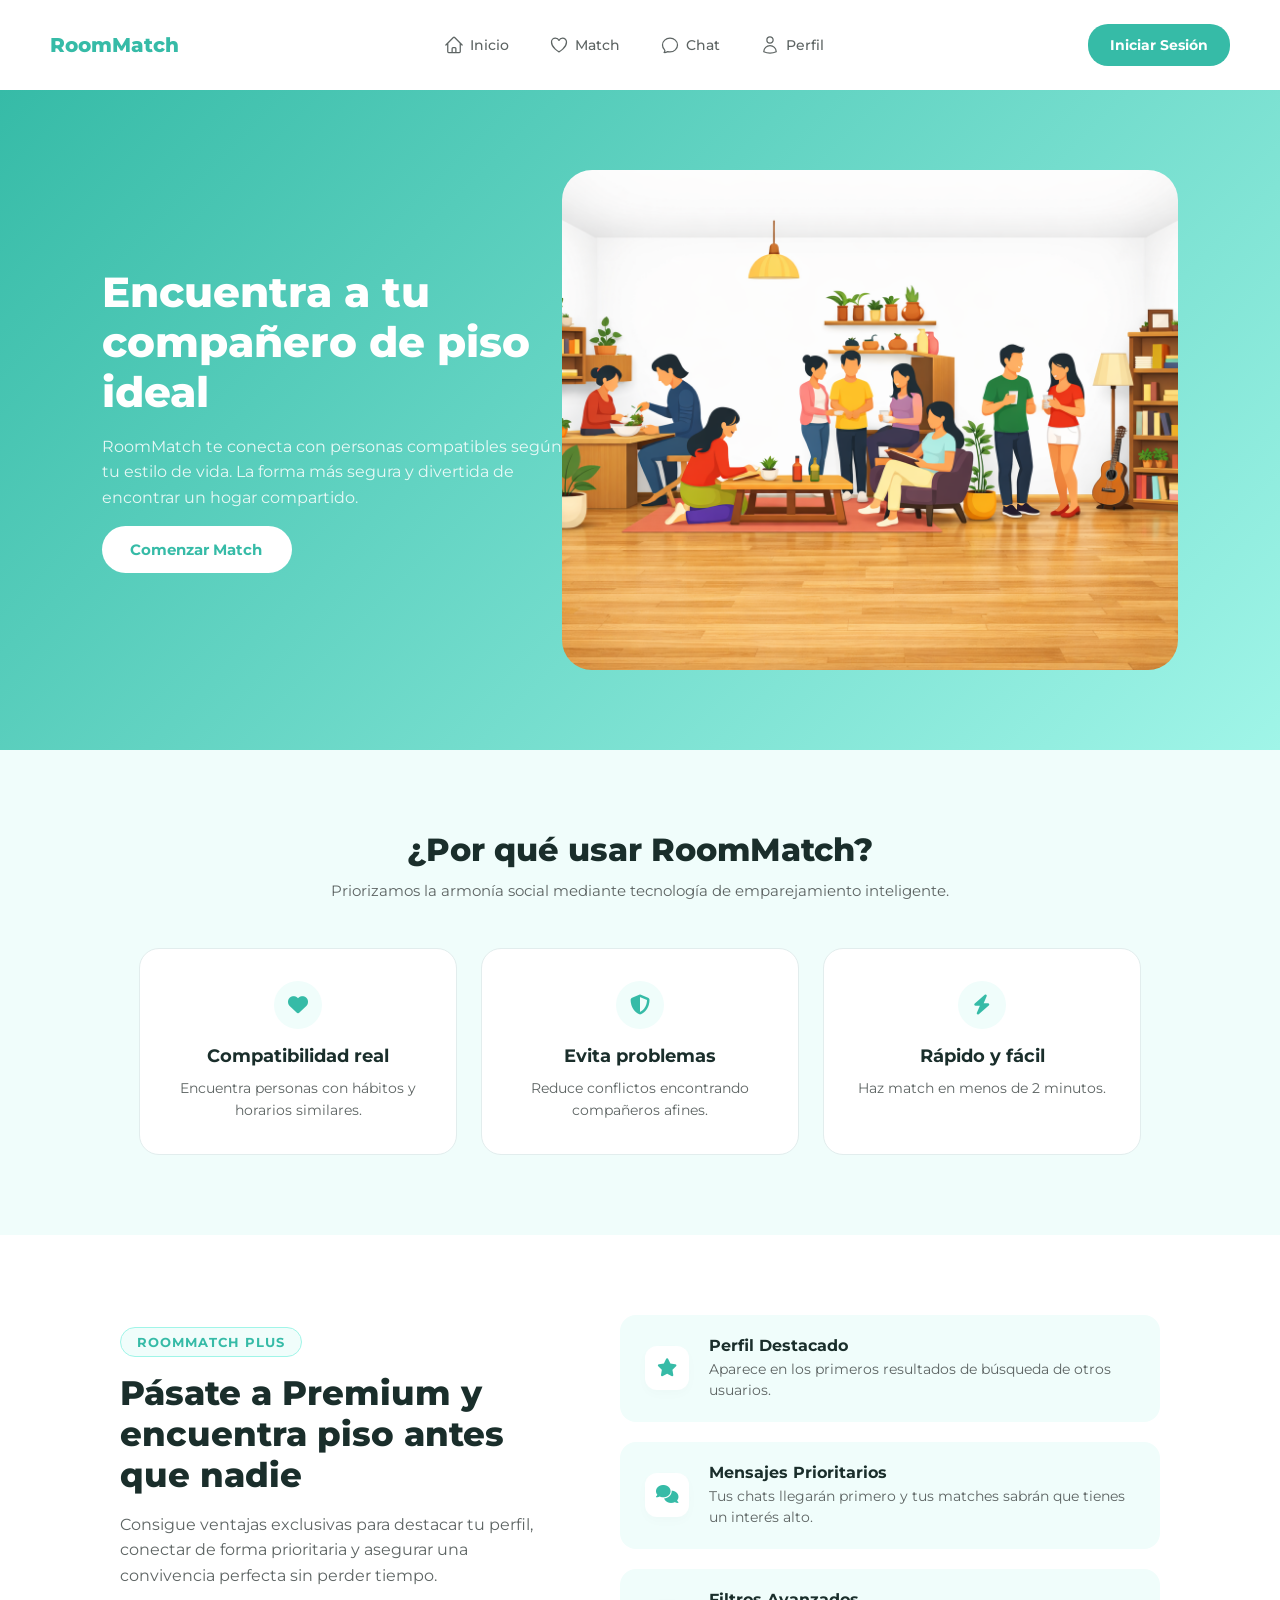
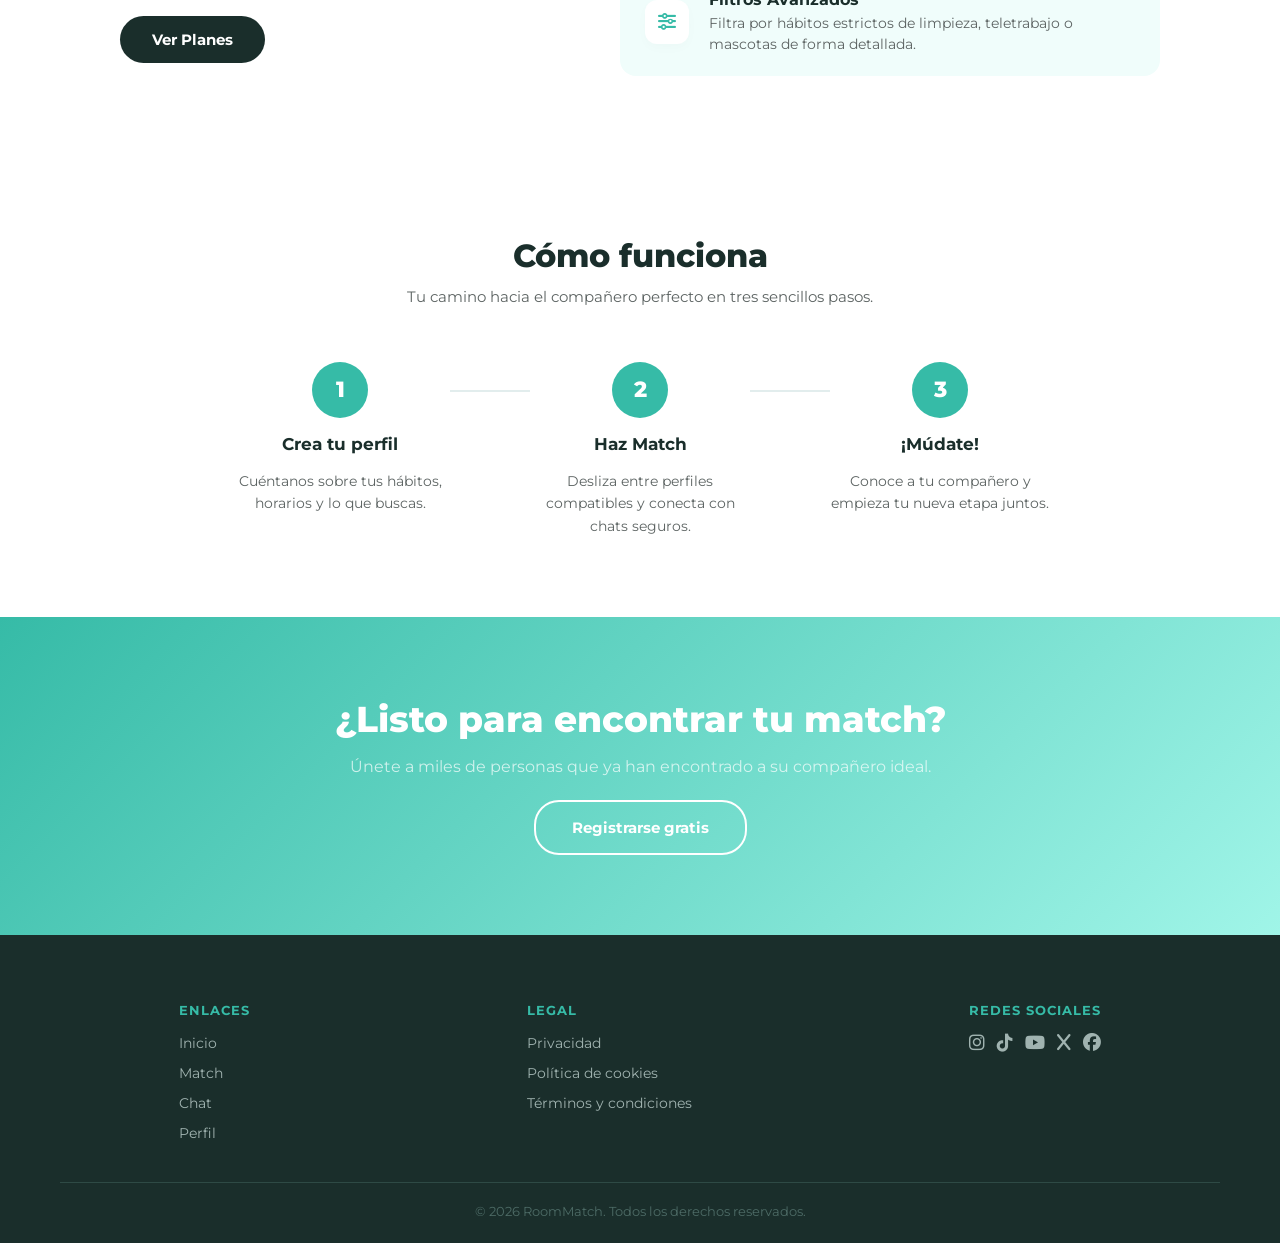
==== commit 018273ca: "AA" ====
--- a/index.html
+++ b/index.html
@@ -152,7 +152,7 @@
           </div>
         </div>
       </section>
-      ´
+
       <section class="premium">
         <div class="premium-contenedor">
           <div class="premium-texto">
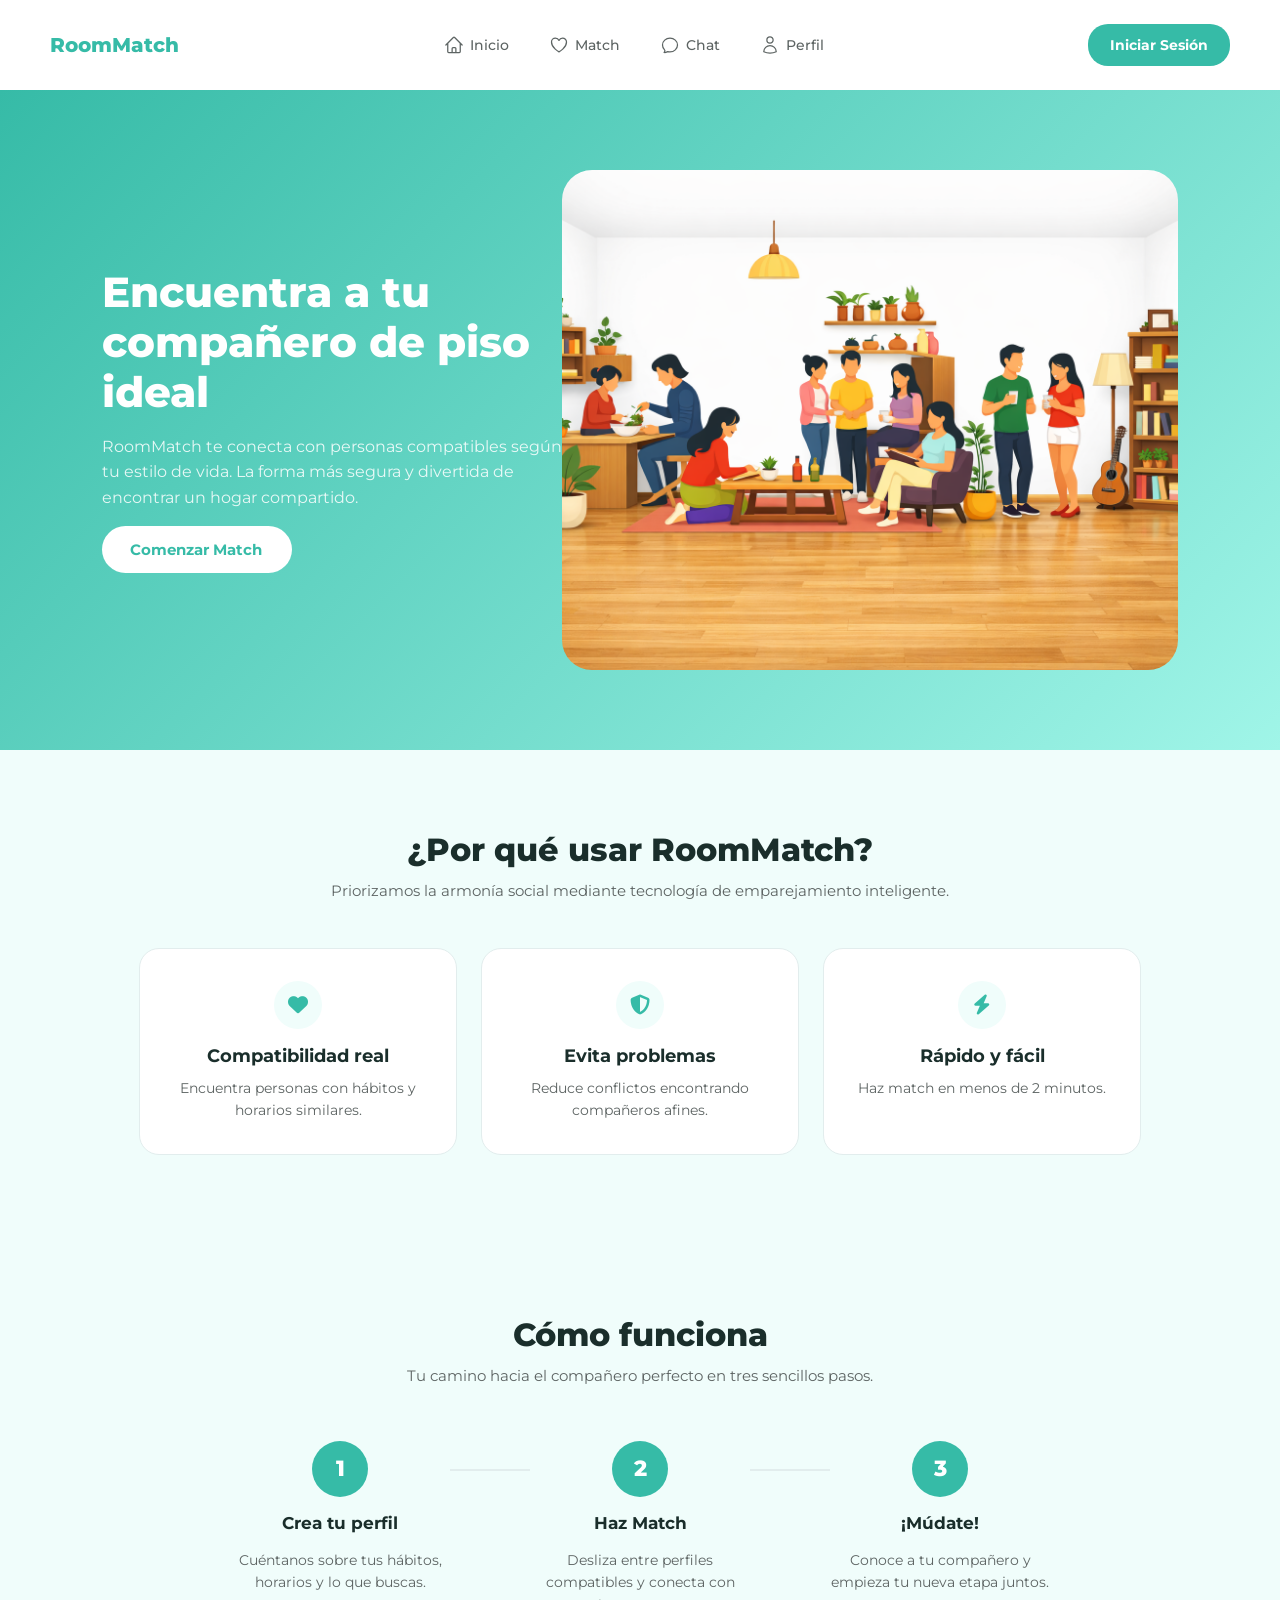
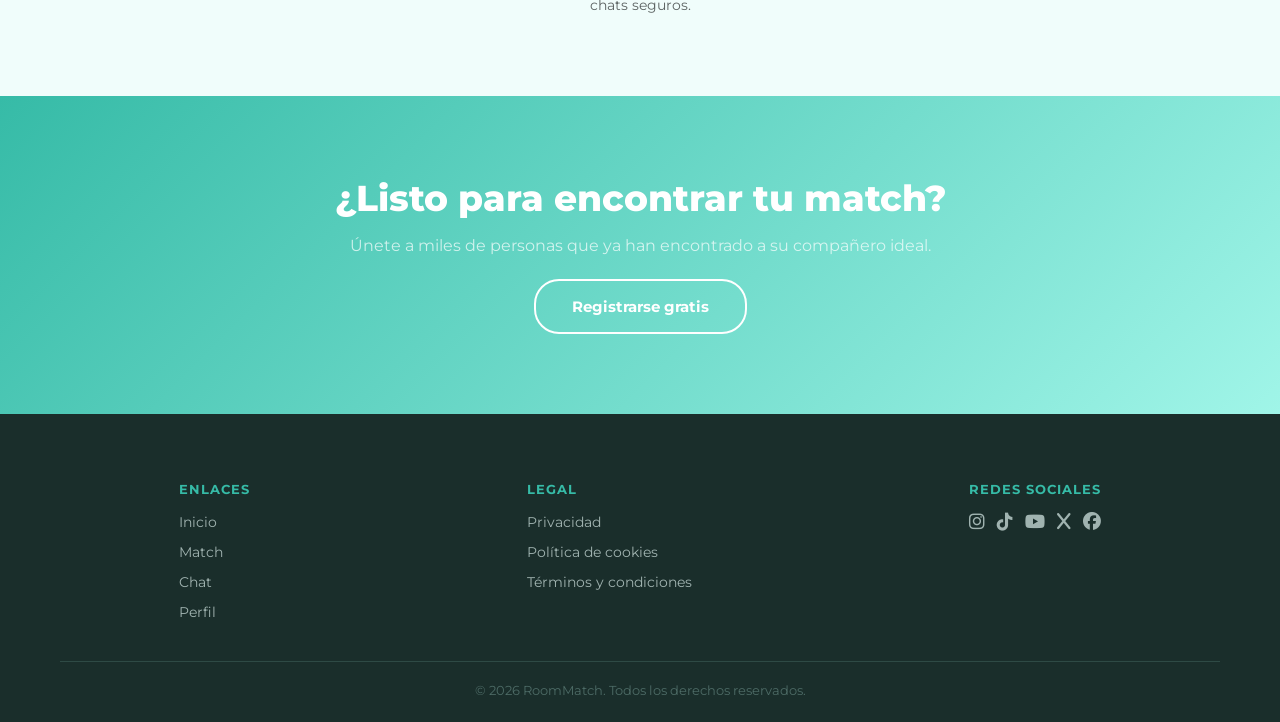
==== commit 48116797: "aaa" ====
--- a/index.html
+++ b/index.html
@@ -1,4 +1,5 @@
 <!doctype html>
+
 <html lang="es">
   <head>
     <meta charset="UTF-8" />
@@ -41,6 +42,7 @@
               d="m2.25 12 8.954-8.955c.44-.439 1.152-.439 1.591 0L21.75 12M4.5 9.75v10.125c0 .621.504 1.125 1.125 1.125H9.75v-4.875c0-.621.504-1.125 1.125-1.125h2.25c.621 0 1.125.504 1.125 1.125V21h4.125c.621 0 1.125-.504 1.125-1.125V9.75M8.25 21h8.25"
             />
           </svg>
+
           Inicio
         </a>
 
@@ -59,6 +61,7 @@
               d="M21 8.25c0-2.485-2.099-4.5-4.688-4.5-1.935 0-3.597 1.126-4.312 2.733-.715-1.607-2.377-2.733-4.313-2.733C5.1 3.75 3 5.765 3 8.25c0 7.22 9 12 9 12s9-4.78 9-12Z"
             />
           </svg>
+
           Match
         </a>
 
@@ -77,6 +80,7 @@
               d="M12 20.25c4.97 0 9-3.694 9-8.25s-4.03-8.25-9-8.25S3 7.444 3 12c0 2.104.859 4.023 2.273 5.48.432.447.74 1.04.586 1.641a4.483 4.483 0 0 1-.923 1.785A5.969 5.969 0 0 0 6 21c1.282 0 2.47-.402 3.445-1.087.81.22 1.668.337 2.555.337Z"
             />
           </svg>
+
           Chat
         </a>
 
@@ -95,6 +99,7 @@
               d="M15.75 6a3.75 3.75 0 1 1-7.5 0 3.75 3.75 0 0 1 7.5 0ZM4.501 20.118a7.5 7.5 0 0 1 14.998 0A17.933 17.933 0 0 1 12 21.75c-2.676 0-5.216-.584-7.499-1.632Z"
             />
           </svg>
+
           Perfil
         </a>
       </nav>
@@ -106,143 +111,119 @@
 
     <main>
       <!-- PORTADA -->
+
       <section class="portada">
         <div class="portada-texto">
           <h1>Encuentra a tu compañero de piso ideal</h1>
+
           <p>
             RoomMatch te conecta con personas compatibles según tu estilo de
             vida. La forma más segura y divertida de encontrar un hogar
             compartido.
           </p>
+
           <a href="match.html" class="btn-principal">Comenzar Match</a>
         </div>
+
         <div class="portada-imagen">
           <img src="img/assets/asset-index.png" alt="compañeros de piso" />
         </div>
       </section>
 
       <!-- BENEFICIOS -->
+
       <section class="beneficios">
         <h2>¿Por qué usar RoomMatch?</h2>
+
         <p class="beneficios-subtitulo">
           Priorizamos la armonía social mediante tecnología de emparejamiento
           inteligente.
         </p>
+
         <div class="lista-beneficios">
           <div class="tarjeta-beneficio">
             <div class="tarjeta-beneficio-icono">
               <i class="fa-solid fa-heart"></i>
             </div>
+
             <h3>Compatibilidad real</h3>
+
             <p>Encuentra personas con hábitos y horarios similares.</p>
           </div>
+
           <div class="tarjeta-beneficio">
             <div class="tarjeta-beneficio-icono">
               <i class="fa-solid fa-shield-halved"></i>
             </div>
+
             <h3>Evita problemas</h3>
+
             <p>Reduce conflictos encontrando compañeros afines.</p>
           </div>
+
           <div class="tarjeta-beneficio">
             <div class="tarjeta-beneficio-icono">
               <i class="fa-solid fa-bolt"></i>
             </div>
+
             <h3>Rápido y fácil</h3>
+
             <p>Haz match en menos de 2 minutos.</p>
           </div>
         </div>
       </section>
 
-      <section class="premium">
-        <div class="premium-contenedor">
-          <div class="premium-texto">
-            <span class="premium-etiqueta">RoomMatch Plus</span>
-            <h2>Pásate a Premium y encuentra piso antes que nadie</h2>
-            <p>
-              Consigue ventajas exclusivas para destacar tu perfil, conectar de
-              forma prioritaria y asegurar una convivencia perfecta sin perder
-              tiempo.
-            </p>
-            <a href="premium.html" class="btn-premium">Ver Planes</a>
-          </div>
-
-          <div class="premium-ventajas">
-            <div class="tarjeta-ventaja">
-              <div class="ventaja-icono">
-                <i class="fa-solid fa-star"></i>
-              </div>
-              <div class="ventaja-info">
-                <h3>Perfil Destacado</h3>
-                <p>
-                  Aparece en los primeros resultados de búsqueda de otros
-                  usuarios.
-                </p>
-              </div>
-            </div>
-            <!-- PREMIUM -->
-            <div class="tarjeta-ventaja">
-              <div class="ventaja-icono">
-                <i class="fa-solid fa-comments"></i>
-              </div>
-              <div class="ventaja-info">
-                <h3>Mensajes Prioritarios</h3>
-                <p>
-                  Tus chats llegarán primero y tus matches sabrán que tienes un
-                  interés alto.
-                </p>
-              </div>
-            </div>
-
-            <div class="tarjeta-ventaja">
-              <div class="ventaja-icono">
-                <i class="fa-solid fa-sliders"></i>
-              </div>
-              <div class="ventaja-info">
-                <h3>Filtros Avanzados</h3>
-                <p>
-                  Filtra por hábitos estrictos de limpieza, teletrabajo o
-                  mascotas de forma detallada.
-                </p>
-              </div>
-            </div>
-          </div>
-        </div>
-      </section>
       <!-- PASOS -->
+
       <section class="pasos">
         <h2>Cómo funciona</h2>
+
         <p class="pasos-subtitulo">
           Tu camino hacia el compañero perfecto en tres sencillos pasos.
         </p>
+
         <div class="lista-pasos">
           <div class="paso">
             <div class="paso-numero">1</div>
+
             <h3>Crea tu perfil</h3>
+
             <p>Cuéntanos sobre tus hábitos, horarios y lo que buscas.</p>
           </div>
+
           <div class="paso-divisor"></div>
+
           <div class="paso">
             <div class="paso-numero">2</div>
+
             <h3>Haz Match</h3>
+
             <p>
               Desliza entre perfiles compatibles y conecta con chats seguros.
             </p>
           </div>
+
           <div class="paso-divisor"></div>
+
           <div class="paso">
             <div class="paso-numero">3</div>
+
             <h3>¡Múdate!</h3>
+
             <p>Conoce a tu compañero y empieza tu nueva etapa juntos.</p>
           </div>
         </div>
       </section>
 
       <!-- LLAMADA A ACCIÓN -->
+
       <section class="llamada-accion">
         <h2>¿Listo para encontrar tu match?</h2>
+
         <p>
           Únete a miles de personas que ya han encontrado a su compañero ideal.
         </p>
+
         <a href="login.html" class="btn-llamada-accion">Registrarse gratis</a>
       </section>
     </main>
@@ -251,38 +232,53 @@
       <div class="footer-content">
         <div class="footer-col">
           <h4>Enlaces</h4>
+
           <a href="index.html">Inicio</a>
+
           <a href="match.html">Match</a>
+
           <a href="chat.html">Chat</a>
+
           <a href="perfil.html">Perfil</a>
         </div>
+
         <div class="footer-col">
           <h4>Legal</h4>
+
           <a href="">Privacidad</a>
+
           <a href="">Política de cookies</a>
+
           <a href="">Términos y condiciones</a>
         </div>
+
         <div class="footer-col">
           <h4>Redes sociales</h4>
+
           <div class="footer-social">
             <a href="https://www.instagram.com/?hl=es" target="_blank"
               ><i class="fa-brands fa-instagram"></i
             ></a>
+
             <a href="https://www.tiktok.com/login" target="_blank"
               ><i class="fa-brands fa-tiktok"></i
             ></a>
+
             <a href="https://www.youtube.com/" target="_blank"
               ><i class="fa-brands fa-youtube"></i
             ></a>
+
             <a href="https://x.com/?lang=es" target="_blank"
               ><i class="fa-brands fa-x"></i
             ></a>
+
             <a href="https://www.facebook.com/" target="_blank"
               ><i class="fa-brands fa-facebook"></i
             ></a>
           </div>
         </div>
       </div>
+
       <div class="footer-copy">
         <p>© 2026 RoomMatch. Todos los derechos reservados.</p>
       </div>
--- a/css/index.css
+++ b/css/index.css
@@ -292,7 +292,7 @@
 .pasos {
   text-align: center;
   padding: 80px 120px;
-  background-color: #ffffff;
+  background-color: #f0fdfb;
 }
 
 .pasos h2 {
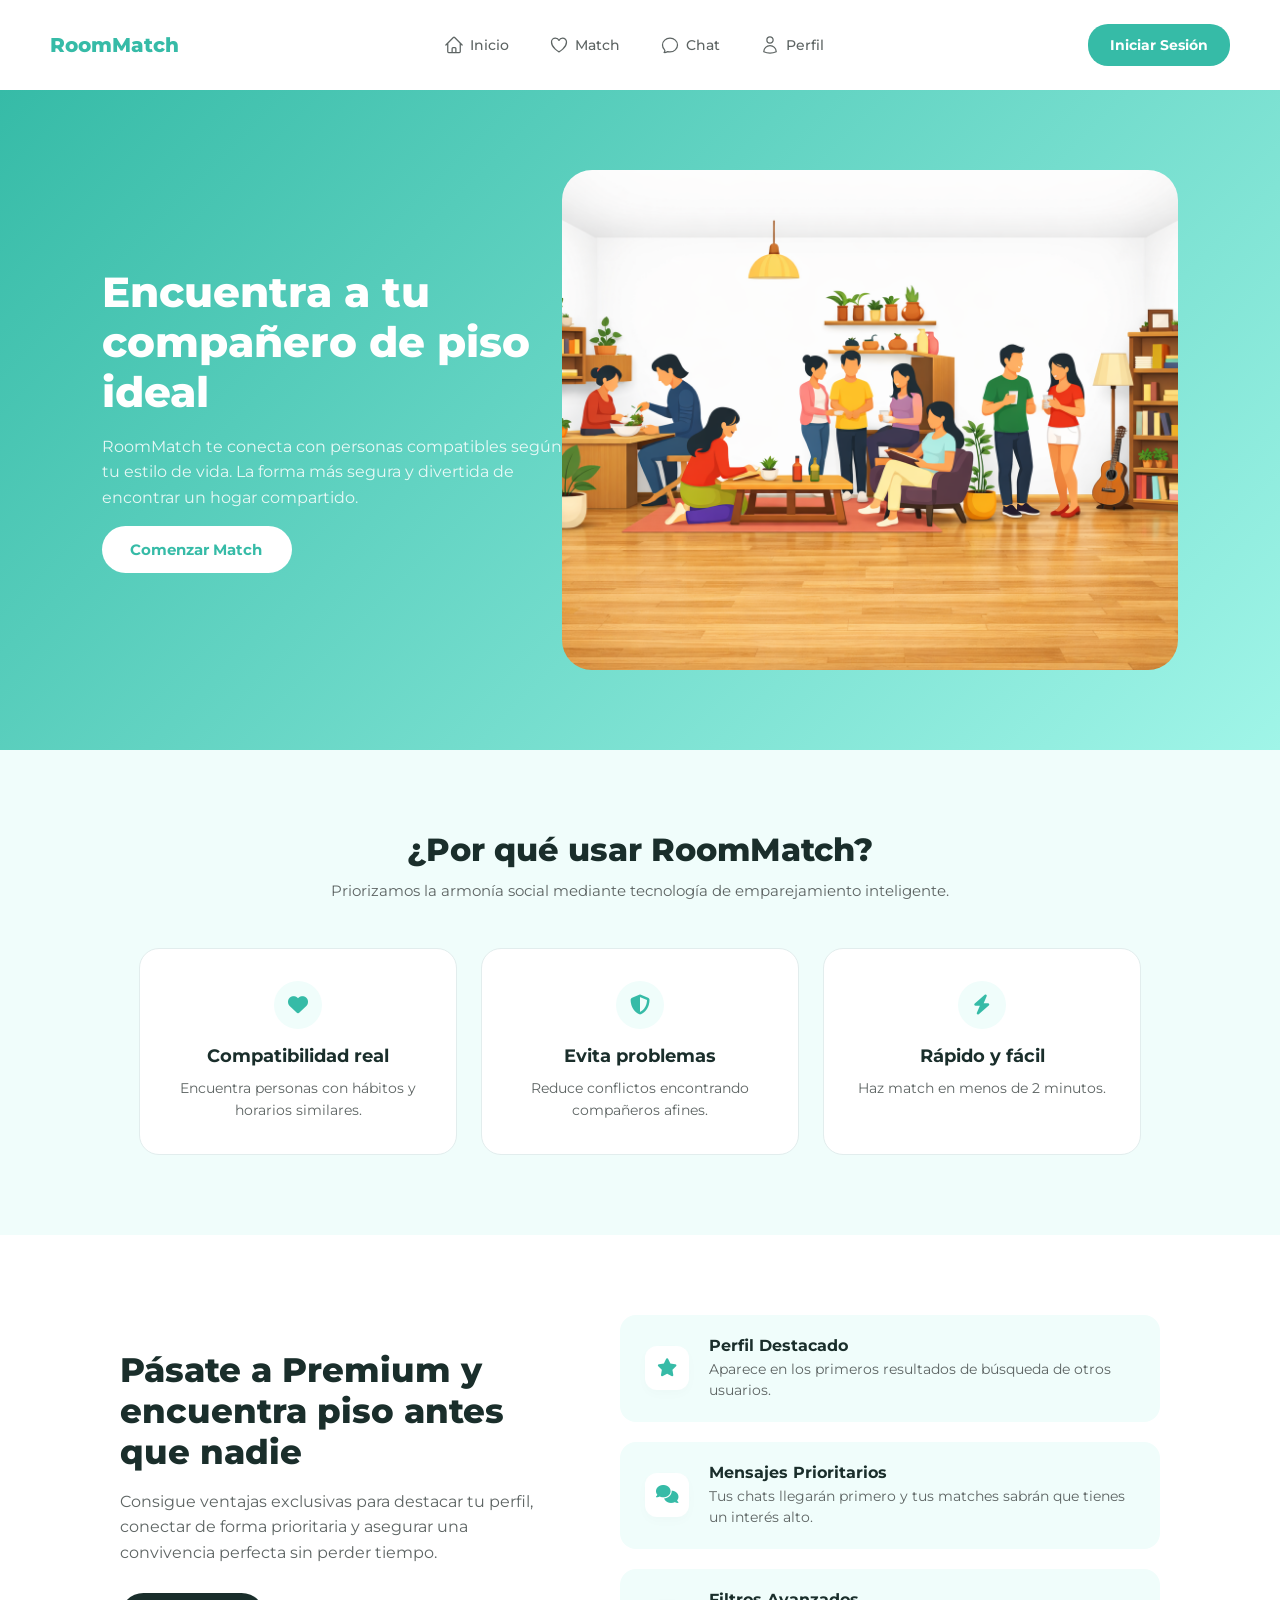
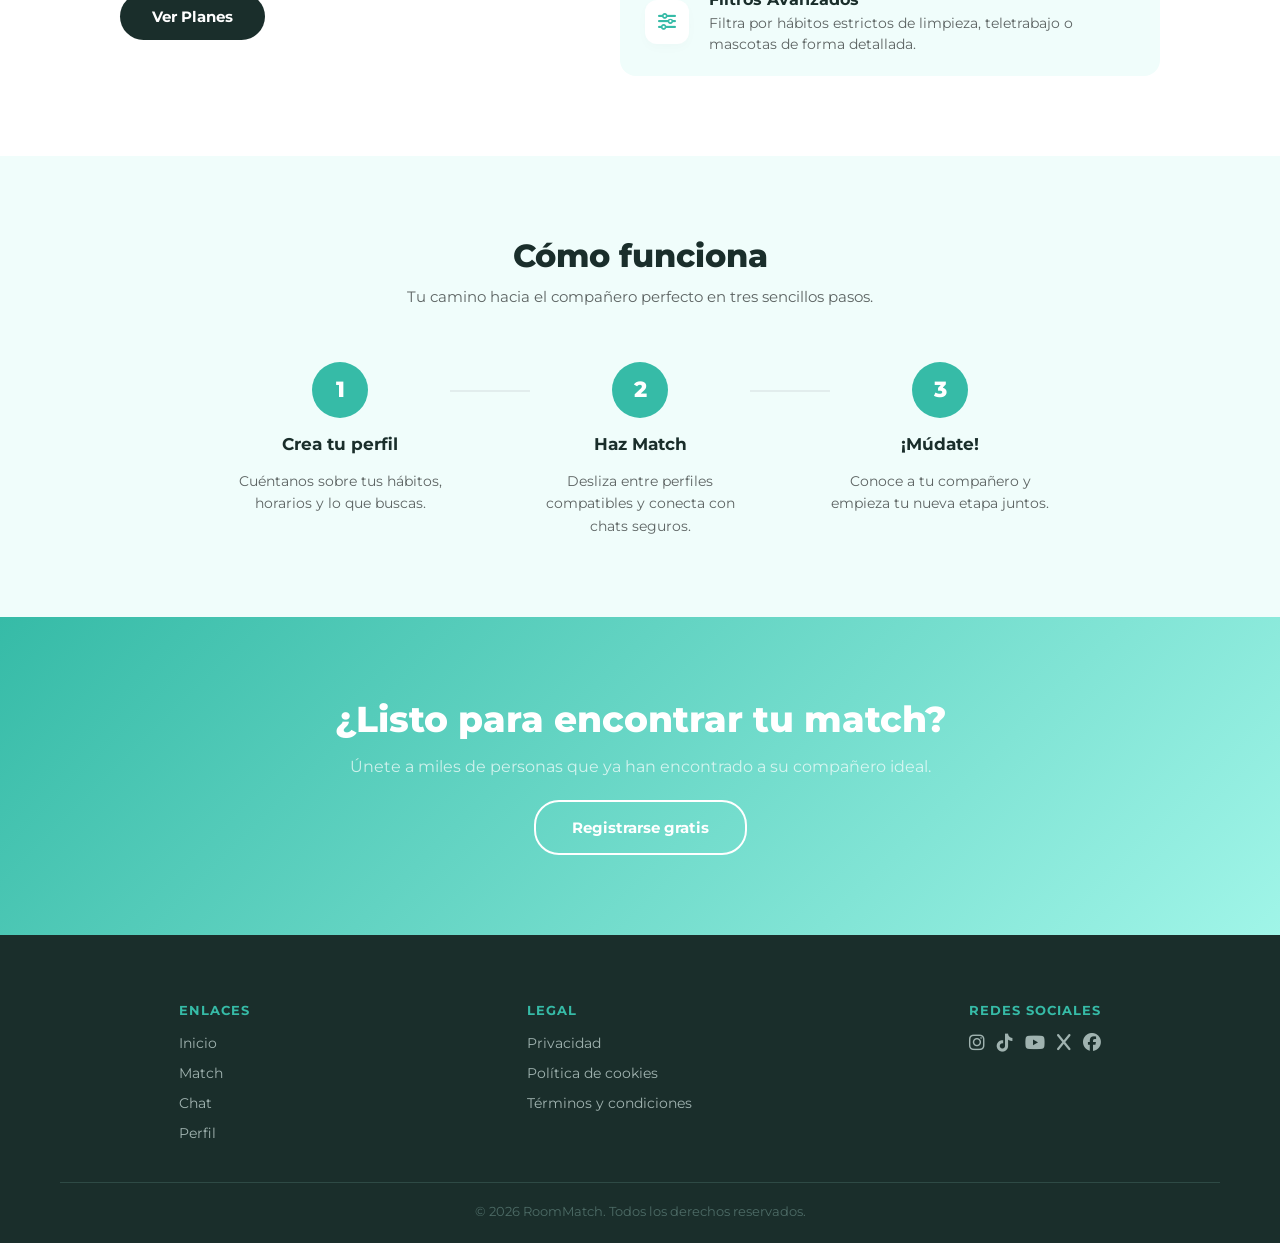
==== commit 095d40b3: "aaa" ====
--- a/index.html
+++ b/index.html
@@ -173,6 +173,61 @@
         </div>
       </section>
 
+      <section class="premium">
+        <div class="premium-contenedor">
+          <div class="premium-texto">
+            <h2>Pásate a Premium y encuentra piso antes que nadie</h2>
+            <p>
+              Consigue ventajas exclusivas para destacar tu perfil, conectar de
+              forma prioritaria y asegurar una convivencia perfecta sin perder
+              tiempo.
+            </p>
+            <a href="premium.html" class="btn-premium">Ver Planes</a>
+          </div>
+
+          <div class="premium-ventajas">
+            <div class="tarjeta-ventaja">
+              <div class="ventaja-icono">
+                <i class="fa-solid fa-star"></i>
+              </div>
+              <div class="ventaja-info">
+                <h3>Perfil Destacado</h3>
+                <p>
+                  Aparece en los primeros resultados de búsqueda de otros
+                  usuarios.
+                </p>
+              </div>
+            </div>
+
+            <div class="tarjeta-ventaja">
+              <div class="ventaja-icono">
+                <i class="fa-solid fa-comments"></i>
+              </div>
+              <div class="ventaja-info">
+                <h3>Mensajes Prioritarios</h3>
+                <p>
+                  Tus chats llegarán primero y tus matches sabrán que tienes un
+                  interés alto.
+                </p>
+              </div>
+            </div>
+
+            <div class="tarjeta-ventaja">
+              <div class="ventaja-icono">
+                <i class="fa-solid fa-sliders"></i>
+              </div>
+              <div class="ventaja-info">
+                <h3>Filtros Avanzados</h3>
+                <p>
+                  Filtra por hábitos estrictos de limpieza, teletrabajo o
+                  mascotas de forma detallada.
+                </p>
+              </div>
+            </div>
+          </div>
+        </div>
+      </section>
+
       <!-- PASOS -->
 
       <section class="pasos">
